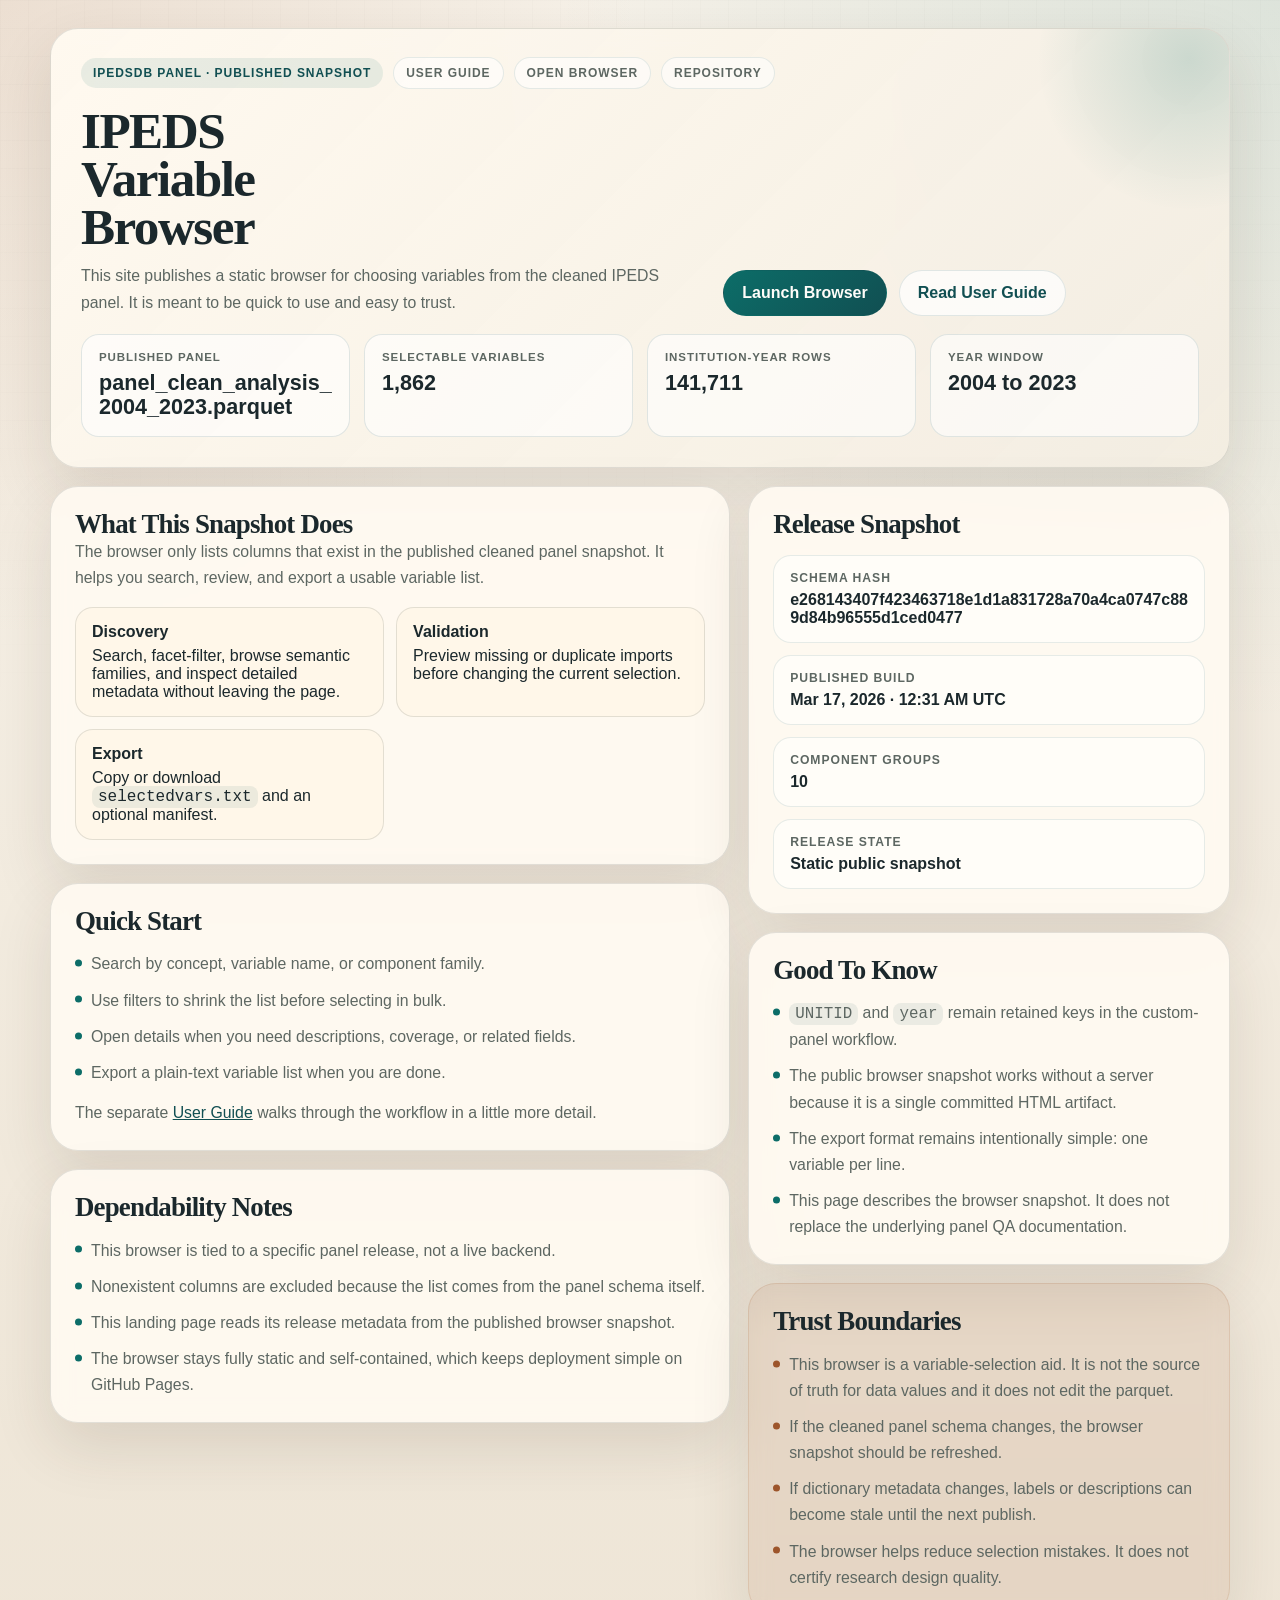
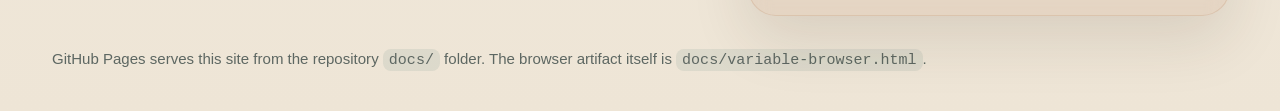
==== docs/index.html @ 54d2db02 "worked all weekend to add a static browser to simplify customization Add a self-contained static Var" ====
<!DOCTYPE html>
<html lang="en">
<head>
  <meta charset="utf-8">
  <meta name="viewport" content="width=device-width, initial-scale=1">
  <title>IPEDS Variable Browser</title>
  <meta name="description" content="Public documentation for the IPEDS variable browser snapshot, including scope, guarantees, and dependable usage notes.">
  <link rel="icon" href="data:image/svg+xml,%3Csvg xmlns='http://www.w3.org/2000/svg' viewBox='0 0 64 64'%3E%3Crect width='64' height='64' rx='14' fill='%230c6d68'/%3E%3Cpath d='M18 24.5L32 16l14 8.5v15L32 48l-14-8.5v-15Z' fill='%23fffaf1'/%3E%3Cpath d='M32 16v32' stroke='%230c6d68' stroke-width='4'/%3E%3C/svg%3E">
  <style>
    :root {
      --panel: rgba(255, 250, 241, 0.92);
      --panel-strong: rgba(255, 247, 233, 0.98);
      --line: rgba(31, 42, 44, 0.12);
      --text: #1b282c;
      --muted: #5d6762;
      --accent: #0c6d68;
      --accent-strong: #114f52;
      --accent-soft: rgba(12, 109, 104, 0.09);
      --warn: #9d552b;
      --warn-soft: rgba(157, 85, 43, 0.11);
      --shadow: 0 24px 60px rgba(55, 44, 26, 0.12);
      --heading: "Iowan Old Style", "Palatino Linotype", "Book Antiqua", Georgia, serif;
      --body: "Avenir Next", "Segoe UI", "Helvetica Neue", Helvetica, sans-serif;
      --mono: "SFMono-Regular", Menlo, Monaco, Consolas, "Liberation Mono", monospace;
    }

    * { box-sizing: border-box; }
    html, body { margin: 0; padding: 0; }
    body {
      min-height: 100vh;
      font-family: var(--body);
      color: var(--text);
      background:
        radial-gradient(circle at top left, rgba(157, 85, 43, 0.12), transparent 30%),
        radial-gradient(circle at top right, rgba(12, 109, 104, 0.11), transparent 34%),
        linear-gradient(180deg, #f7f2e9 0%, #eee5d6 100%);
    }

    body::before {
      content: "";
      position: fixed;
      inset: 0;
      pointer-events: none;
      background-image:
        linear-gradient(rgba(22, 36, 39, 0.03) 1px, transparent 1px),
        linear-gradient(90deg, rgba(22, 36, 39, 0.03) 1px, transparent 1px);
      background-size: 28px 28px;
      mask-image: linear-gradient(180deg, rgba(0, 0, 0, 0.4), transparent 90%);
    }

    a {
      color: var(--accent-strong);
    }

    .shell {
      width: min(1180px, calc(100vw - 32px));
      margin: 28px auto 42px;
      position: relative;
      z-index: 1;
    }

    .hero,
    .panel {
      border: 1px solid var(--line);
      border-radius: 28px;
      box-shadow: var(--shadow);
      backdrop-filter: blur(10px);
      background: var(--panel);
    }

    .hero {
      overflow: hidden;
      position: relative;
      padding: 28px 30px 30px;
      display: grid;
      gap: 18px;
      background: linear-gradient(135deg, rgba(255, 249, 240, 0.98), rgba(243, 237, 225, 0.94));
    }

    .hero::after {
      content: "";
      position: absolute;
      width: 300px;
      height: 300px;
      right: -110px;
      top: -120px;
      border-radius: 999px;
      background: radial-gradient(circle, rgba(12, 109, 104, 0.18), transparent 72%);
    }

    .nav {
      display: flex;
      flex-wrap: wrap;
      gap: 10px;
      align-items: center;
      position: relative;
      z-index: 1;
    }

    .eyebrow,
    .nav-link,
    .info-chip {
      display: inline-flex;
      align-items: center;
      gap: 8px;
      width: fit-content;
      padding: 8px 12px;
      border-radius: 999px;
      font-size: 12px;
      font-weight: 800;
      letter-spacing: 0.08em;
      text-transform: uppercase;
      text-decoration: none;
    }

    .eyebrow,
    .info-chip {
      color: var(--accent-strong);
      background: var(--accent-soft);
    }

    .nav-link {
      color: var(--muted);
      background: rgba(255, 255, 255, 0.55);
      border: 1px solid rgba(17, 79, 82, 0.1);
    }

    .hero-main {
      position: relative;
      z-index: 1;
      display: grid;
      grid-template-columns: minmax(0, 1.05fr) minmax(280px, 0.8fr);
      gap: 18px;
      align-items: end;
    }

    h1, h2, h3 {
      margin: 0;
      font-family: var(--heading);
      letter-spacing: -0.03em;
    }

    h1 {
      font-size: clamp(2.4rem, 4vw, 4.6rem);
      line-height: 0.94;
      max-width: 11ch;
    }

    h2 {
      font-size: clamp(1.5rem, 2.1vw, 2.25rem);
      line-height: 1.02;
    }

    h3 {
      font-size: 1.08rem;
      line-height: 1.08;
    }

    .hero-copy,
    .section-copy,
    .note,
    .table,
    .steps,
    .list {
      color: var(--muted);
      font-size: 0.99rem;
      line-height: 1.65;
    }

    .hero-copy {
      max-width: 72ch;
      margin-top: 12px;
    }

    .hero-actions {
      display: flex;
      flex-wrap: wrap;
      gap: 12px;
      justify-content: flex-start;
    }

    .button {
      display: inline-flex;
      align-items: center;
      justify-content: center;
      gap: 8px;
      min-height: 46px;
      padding: 0 18px;
      border-radius: 999px;
      border: 1px solid transparent;
      text-decoration: none;
      font-weight: 700;
      transition: transform 120ms ease, box-shadow 120ms ease, background 120ms ease;
    }

    .button:hover {
      transform: translateY(-1px);
      box-shadow: 0 12px 28px rgba(20, 38, 42, 0.12);
    }

    .button.primary {
      color: #fffdf9;
      background: linear-gradient(135deg, var(--accent), var(--accent-strong));
    }

    .button.secondary {
      color: var(--accent-strong);
      background: rgba(255, 255, 255, 0.72);
      border-color: rgba(17, 79, 82, 0.12);
    }

    .stats {
      display: grid;
      grid-template-columns: repeat(auto-fit, minmax(170px, 1fr));
      gap: 14px;
    }

    .stat {
      min-width: 0;
      padding: 16px 17px;
      border-radius: 18px;
      border: 1px solid rgba(17, 79, 82, 0.12);
      background: rgba(255, 255, 255, 0.58);
    }

    .stat-label {
      margin-bottom: 8px;
      color: var(--muted);
      font-size: 0.72rem;
      text-transform: uppercase;
      letter-spacing: 0.08em;
      font-weight: 800;
    }

    .stat-value {
      font-size: 1.35rem;
      font-weight: 800;
      line-height: 1.15;
      overflow-wrap: anywhere;
      word-break: break-word;
    }

    .layout {
      display: grid;
      grid-template-columns: minmax(0, 1.2fr) minmax(320px, 0.85fr);
      gap: 18px;
      margin-top: 18px;
      align-items: start;
    }

    .stack {
      display: grid;
      gap: 18px;
    }

    .panel {
      padding: 24px;
    }

    .card-grid {
      display: grid;
      grid-template-columns: repeat(auto-fit, minmax(220px, 1fr));
      gap: 12px;
      margin-top: 16px;
    }

    .mini-card {
      padding: 15px 16px;
      border-radius: 18px;
      border: 1px solid var(--line);
      background: var(--panel-strong);
    }

    .mini-card strong {
      display: block;
      margin-bottom: 6px;
      color: var(--text);
    }

    .list,
    .steps {
      display: grid;
      gap: 10px;
      margin-top: 16px;
    }

    .list div,
    .steps div {
      padding-left: 16px;
      position: relative;
    }

    .list div::before,
    .steps div::before {
      content: "";
      position: absolute;
      left: 0;
      top: 0.75em;
      width: 7px;
      height: 7px;
      border-radius: 999px;
      background: var(--accent);
      transform: translateY(-50%);
    }

    .warn-list div::before {
      background: var(--warn);
    }

    .meta-grid {
      display: grid;
      grid-template-columns: repeat(auto-fit, minmax(210px, 1fr));
      gap: 12px;
      margin-top: 16px;
    }

    .meta-card {
      padding: 15px 16px;
      border-radius: 18px;
      border: 1px solid rgba(17, 79, 82, 0.1);
      background: rgba(255, 255, 255, 0.52);
    }

    .meta-label {
      margin-bottom: 6px;
      color: var(--muted);
      font-size: 0.76rem;
      font-weight: 800;
      text-transform: uppercase;
      letter-spacing: 0.08em;
    }

    .meta-value {
      font-weight: 700;
      overflow-wrap: anywhere;
      word-break: break-word;
    }

    .code {
      font-family: var(--mono);
      background: rgba(17, 79, 82, 0.08);
      padding: 2px 6px;
      border-radius: 8px;
      overflow-wrap: anywhere;
      word-break: break-word;
    }

    .warn-panel {
      background: var(--warn-soft);
      border-color: rgba(157, 85, 43, 0.14);
    }

    .footer {
      margin-top: 18px;
      padding: 16px 2px 0;
      color: var(--muted);
      font-size: 0.94rem;
    }

    .loading {
      opacity: 0.82;
    }

    @media (max-width: 900px) {
      .hero-main,
      .layout {
        grid-template-columns: 1fr;
      }

      .hero {
        padding: 24px;
      }
    }
  </style>
</head>
<body>
  <main class="shell">
    <section class="hero">
      <div class="nav">
        <span class="eyebrow">IPEDSDB Panel · Published Snapshot</span>
        <a class="nav-link" href="./guide.html">User Guide</a>
        <a class="nav-link" href="./variable-browser.html">Open Browser</a>
        <a class="nav-link" href="https://github.com/markjayson13/IPEDSDB_Panel">Repository</a>
      </div>
      <div class="hero-main">
        <div>
          <h1>IPEDS Variable Browser</h1>
          <div class="hero-copy">
            This site publishes a static browser for choosing variables from the cleaned IPEDS panel. It is meant to be quick to use and easy to trust.
          </div>
        </div>
        <div class="hero-actions">
          <a class="button primary" href="./variable-browser.html">Launch Browser</a>
          <a class="button secondary" href="./guide.html">Read User Guide</a>
        </div>
      </div>
      <div class="stats">
        <div class="stat">
          <div class="stat-label">Published panel</div>
          <div class="stat-value loading" id="panel-name">Loading…</div>
        </div>
        <div class="stat">
          <div class="stat-label">Selectable variables</div>
          <div class="stat-value loading" id="total-vars">Loading…</div>
        </div>
        <div class="stat">
          <div class="stat-label">Institution-year rows</div>
          <div class="stat-value loading" id="panel-rows">Loading…</div>
        </div>
        <div class="stat">
          <div class="stat-label">Year window</div>
          <div class="stat-value loading" id="year-window">Loading…</div>
        </div>
      </div>
    </section>

    <section class="layout">
      <div class="stack">
        <section class="panel">
          <h2>What This Snapshot Does</h2>
          <div class="section-copy">
            The browser only lists columns that exist in the published cleaned panel snapshot. It helps you search, review, and export a usable variable list.
          </div>
          <div class="card-grid">
            <div class="mini-card">
              <strong>Discovery</strong>
              Search, facet-filter, browse semantic families, and inspect detailed metadata without leaving the page.
            </div>
            <div class="mini-card">
              <strong>Validation</strong>
              Preview missing or duplicate imports before changing the current selection.
            </div>
            <div class="mini-card">
              <strong>Export</strong>
              Copy or download <span class="code">selectedvars.txt</span> and an optional manifest.
            </div>
          </div>
        </section>

        <section class="panel">
          <h2>Quick Start</h2>
          <div class="steps">
            <div>Search by concept, variable name, or component family.</div>
            <div>Use filters to shrink the list before selecting in bulk.</div>
            <div>Open details when you need descriptions, coverage, or related fields.</div>
            <div>Export a plain-text variable list when you are done.</div>
          </div>
          <div class="note" style="margin-top: 14px;">
            The separate <a href="./guide.html">User Guide</a> walks through the workflow in a little more detail.
          </div>
        </section>

        <section class="panel">
          <h2>Dependability Notes</h2>
          <div class="list">
            <div>This browser is tied to a specific panel release, not a live backend.</div>
            <div>Nonexistent columns are excluded because the list comes from the panel schema itself.</div>
            <div>This landing page reads its release metadata from the published browser snapshot.</div>
            <div>The browser stays fully static and self-contained, which keeps deployment simple on GitHub Pages.</div>
          </div>
        </section>
      </div>

      <div class="stack">
        <section class="panel">
          <h2>Release Snapshot</h2>
          <div class="meta-grid">
            <div class="meta-card">
              <div class="meta-label">Schema hash</div>
              <div class="meta-value loading" id="schema-hash">Loading…</div>
            </div>
            <div class="meta-card">
              <div class="meta-label">Published build</div>
              <div class="meta-value loading" id="build-date">Loading…</div>
            </div>
            <div class="meta-card">
              <div class="meta-label">Component groups</div>
              <div class="meta-value loading" id="group-count">Loading…</div>
            </div>
            <div class="meta-card">
              <div class="meta-label">Release state</div>
              <div class="meta-value">Static public snapshot</div>
            </div>
          </div>
        </section>

        <section class="panel">
          <h2>Good To Know</h2>
          <div class="list">
            <div><span class="code">UNITID</span> and <span class="code">year</span> remain retained keys in the custom-panel workflow.</div>
            <div>The public browser snapshot works without a server because it is a single committed HTML artifact.</div>
            <div>The export format remains intentionally simple: one variable per line.</div>
            <div>This page describes the browser snapshot. It does not replace the underlying panel QA documentation.</div>
          </div>
        </section>

        <section class="panel warn-panel">
          <h2>Trust Boundaries</h2>
          <div class="list warn-list">
            <div>This browser is a variable-selection aid. It is not the source of truth for data values and it does not edit the parquet.</div>
            <div>If the cleaned panel schema changes, the browser snapshot should be refreshed.</div>
            <div>If dictionary metadata changes, labels or descriptions can become stale until the next publish.</div>
            <div>The browser helps reduce selection mistakes. It does not certify research design quality.</div>
          </div>
        </section>
      </div>
    </section>

    <div class="footer">
      GitHub Pages serves this site from the repository <span class="code">docs/</span> folder. The browser artifact itself is <span class="code">docs/variable-browser.html</span>.
    </div>
  </main>

  <script>
    const fallbackMetadata = {
      panelName: "panel_clean_analysis_2004_2023.parquet",
      totalVariables: 1862,
      panelRows: 141711,
      panelYears: { min: 2004, max: 2023, count: 20 },
      schemaHash: "e268143407f423463718e1d1a831728a70a4ca0747c889d84b96555d1ced0477",
      buildDate: "2026-03-17T00:17:14Z",
      groupNames: [
        "Institution / Directory",
        "Admissions",
        "Costs / Price",
        "Student Financial Aid",
        "Enrollment / Student Profile",
        "Completions",
        "Graduation / Outcomes",
        "Finance",
        "Staff / Human Resources",
        "Panel-only / custom"
      ]
    };

    function formatNumber(value) {
      return new Intl.NumberFormat("en-US").format(value);
    }

    function formatYearWindow(panelYears) {
      if (!panelYears || panelYears.min == null || panelYears.max == null) {
        return "Unavailable";
      }
      return `${panelYears.min} to ${panelYears.max}`;
    }

    function formatBuildDate(value) {
      if (!value) {
        return "Unavailable";
      }
      const parsed = new Date(value);
      if (Number.isNaN(parsed.getTime())) {
        return value;
      }
      return `${parsed.toLocaleDateString("en-US", { year: "numeric", month: "short", day: "numeric" })} · ${parsed.toLocaleTimeString("en-US", { hour: "numeric", minute: "2-digit", timeZoneName: "short" })}`;
    }

    function setText(id, value) {
      const node = document.getElementById(id);
      if (!node) {
        return;
      }
      node.textContent = value;
      node.classList.remove("loading");
    }

    function applyMetadata(metadata) {
      setText("panel-name", metadata.panelName || "Unavailable");
      setText("total-vars", typeof metadata.totalVariables === "number" ? formatNumber(metadata.totalVariables) : "Unavailable");
      setText("panel-rows", typeof metadata.panelRows === "number" ? formatNumber(metadata.panelRows) : "Unavailable");
      setText("year-window", formatYearWindow(metadata.panelYears));
      setText("schema-hash", metadata.schemaHash || "Unavailable");
      setText("build-date", formatBuildDate(metadata.buildDate));
      setText("group-count", Array.isArray(metadata.groupNames) ? formatNumber(metadata.groupNames.length) : "Unavailable");
    }

    async function loadMetadata() {
      try {
        const response = await fetch("./variable-browser.html", { cache: "no-store" });
        if (!response.ok) {
          throw new Error(`HTTP ${response.status}`);
        }
        const htmlText = await response.text();
        const marker = '<script id="variable-browser-data" type="application/json">';
        const start = htmlText.indexOf(marker);
        const end = htmlText.indexOf("<\\/script>".replace("\\/", "/"), start);
        if (start === -1 || end === -1) {
          throw new Error("browser payload not found");
        }
        const jsonText = htmlText.slice(start + marker.length, end);
        applyMetadata(JSON.parse(jsonText));
      } catch (error) {
        applyMetadata(fallbackMetadata);
      }
    }

    loadMetadata();
  </script>
</body>
</html>
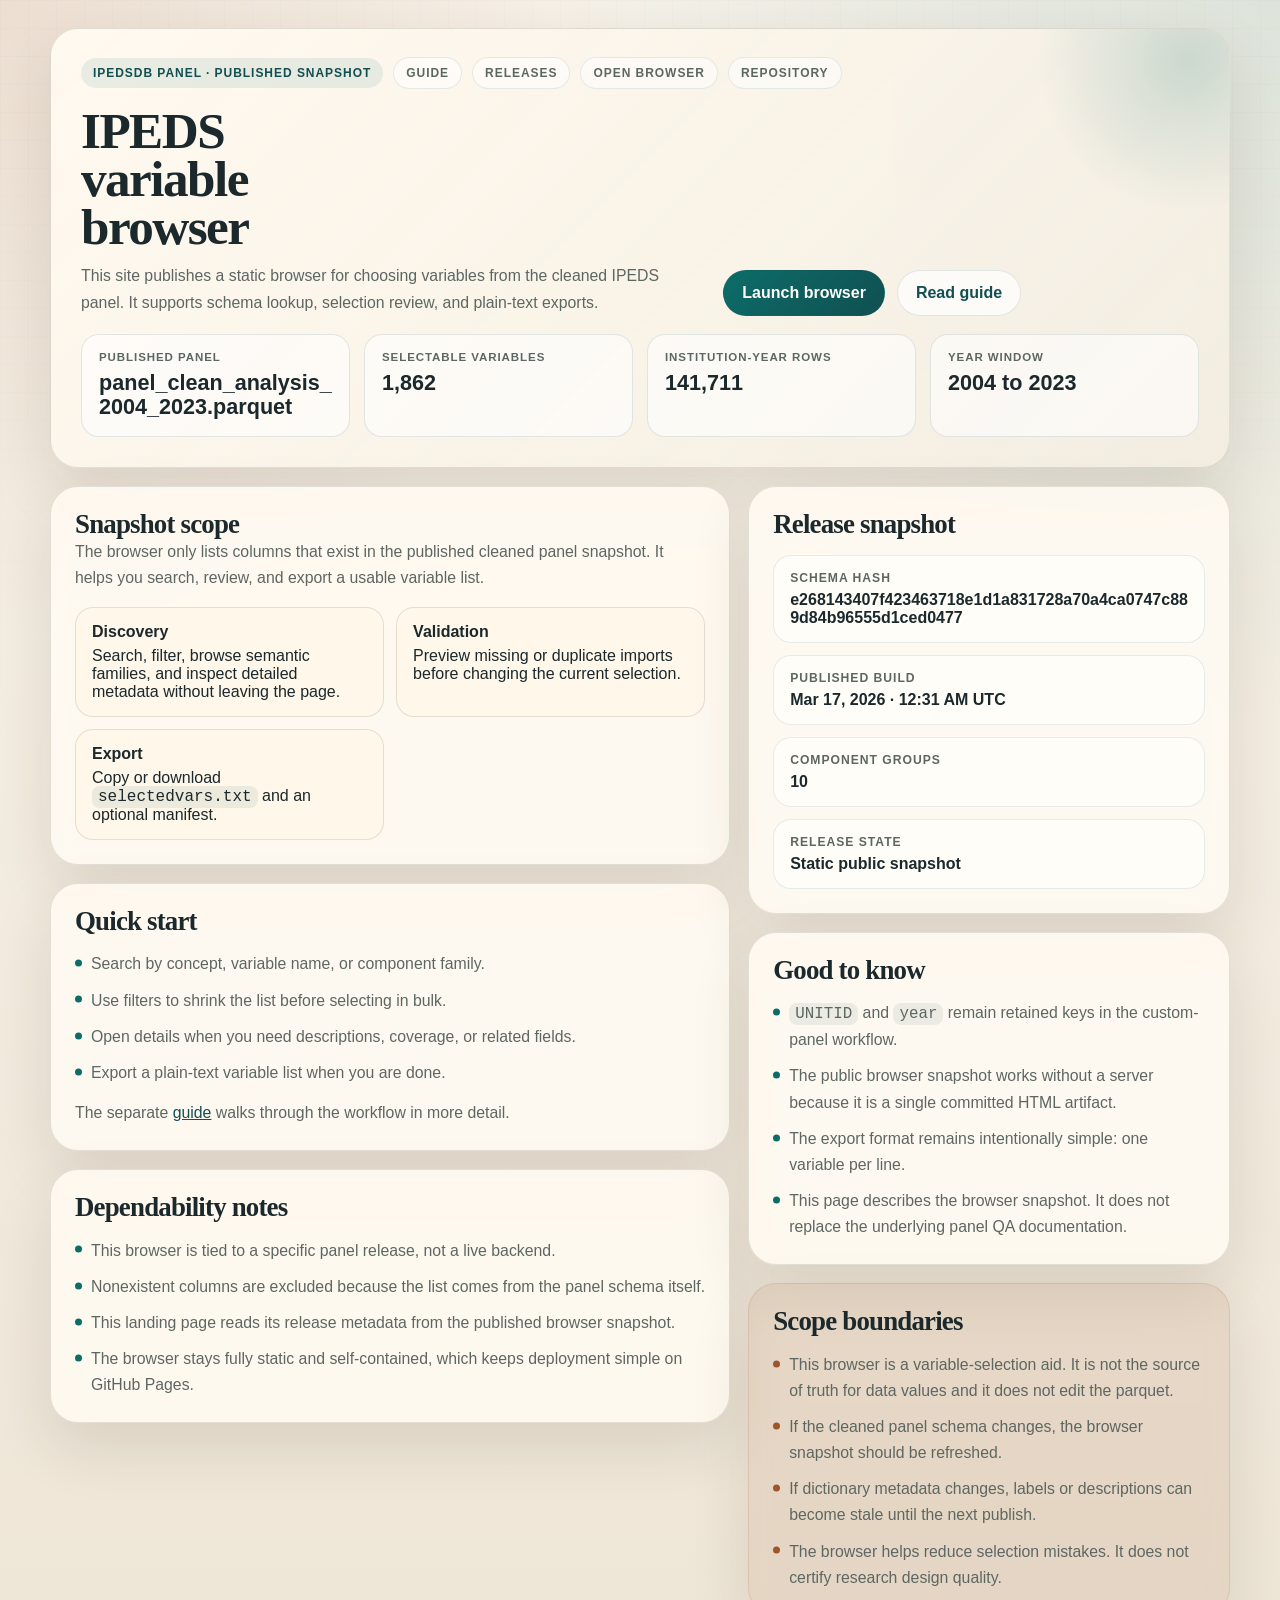
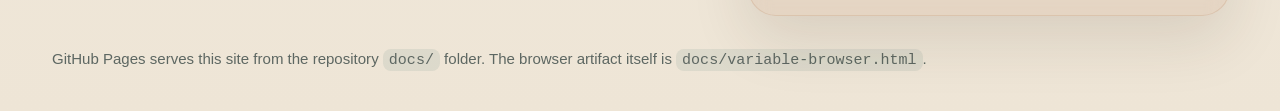
==== commit 2d9b6f6b: "Prepare public release infrastructure" ====
--- a/docs/index.html
+++ b/docs/index.html
@@ -4,7 +4,7 @@
   <meta charset="utf-8">
   <meta name="viewport" content="width=device-width, initial-scale=1">
   <title>IPEDS Variable Browser</title>
-  <meta name="description" content="Public documentation for the IPEDS variable browser snapshot, including scope, guarantees, and dependable usage notes.">
+  <meta name="description" content="Public documentation for the IPEDS variable browser snapshot, including scope, guarantees, and usage notes.">
   <link rel="icon" href="data:image/svg+xml,%3Csvg xmlns='http://www.w3.org/2000/svg' viewBox='0 0 64 64'%3E%3Crect width='64' height='64' rx='14' fill='%230c6d68'/%3E%3Cpath d='M18 24.5L32 16l14 8.5v15L32 48l-14-8.5v-15Z' fill='%23fffaf1'/%3E%3Cpath d='M32 16v32' stroke='%230c6d68' stroke-width='4'/%3E%3C/svg%3E">
   <style>
     :root {
@@ -378,20 +378,21 @@
     <section class="hero">
       <div class="nav">
         <span class="eyebrow">IPEDSDB Panel · Published Snapshot</span>
-        <a class="nav-link" href="./guide.html">User Guide</a>
-        <a class="nav-link" href="./variable-browser.html">Open Browser</a>
+        <a class="nav-link" href="./guide.html">Guide</a>
+        <a class="nav-link" href="./releases.html">Releases</a>
+        <a class="nav-link" href="./variable-browser.html">Open browser</a>
         <a class="nav-link" href="https://github.com/markjayson13/IPEDSDB_Panel">Repository</a>
       </div>
       <div class="hero-main">
         <div>
-          <h1>IPEDS Variable Browser</h1>
+          <h1>IPEDS variable browser</h1>
           <div class="hero-copy">
-            This site publishes a static browser for choosing variables from the cleaned IPEDS panel. It is meant to be quick to use and easy to trust.
+            This site publishes a static browser for choosing variables from the cleaned IPEDS panel. It supports schema lookup, selection review, and plain-text exports.
           </div>
         </div>
         <div class="hero-actions">
-          <a class="button primary" href="./variable-browser.html">Launch Browser</a>
-          <a class="button secondary" href="./guide.html">Read User Guide</a>
+          <a class="button primary" href="./variable-browser.html">Launch browser</a>
+          <a class="button secondary" href="./guide.html">Read guide</a>
         </div>
       </div>
       <div class="stats">
@@ -417,14 +418,14 @@
     <section class="layout">
       <div class="stack">
         <section class="panel">
-          <h2>What This Snapshot Does</h2>
+          <h2>Snapshot scope</h2>
           <div class="section-copy">
             The browser only lists columns that exist in the published cleaned panel snapshot. It helps you search, review, and export a usable variable list.
           </div>
           <div class="card-grid">
             <div class="mini-card">
               <strong>Discovery</strong>
-              Search, facet-filter, browse semantic families, and inspect detailed metadata without leaving the page.
+              Search, filter, browse semantic families, and inspect detailed metadata without leaving the page.
             </div>
             <div class="mini-card">
               <strong>Validation</strong>
@@ -438,7 +439,7 @@
         </section>
 
         <section class="panel">
-          <h2>Quick Start</h2>
+          <h2>Quick start</h2>
           <div class="steps">
             <div>Search by concept, variable name, or component family.</div>
             <div>Use filters to shrink the list before selecting in bulk.</div>
@@ -446,12 +447,12 @@
             <div>Export a plain-text variable list when you are done.</div>
           </div>
           <div class="note" style="margin-top: 14px;">
-            The separate <a href="./guide.html">User Guide</a> walks through the workflow in a little more detail.
+            The separate <a href="./guide.html">guide</a> walks through the workflow in more detail.
           </div>
         </section>
 
         <section class="panel">
-          <h2>Dependability Notes</h2>
+          <h2>Dependability notes</h2>
           <div class="list">
             <div>This browser is tied to a specific panel release, not a live backend.</div>
             <div>Nonexistent columns are excluded because the list comes from the panel schema itself.</div>
@@ -463,7 +464,7 @@
 
       <div class="stack">
         <section class="panel">
-          <h2>Release Snapshot</h2>
+          <h2>Release snapshot</h2>
           <div class="meta-grid">
             <div class="meta-card">
               <div class="meta-label">Schema hash</div>
@@ -485,7 +486,7 @@
         </section>
 
         <section class="panel">
-          <h2>Good To Know</h2>
+          <h2>Good to know</h2>
           <div class="list">
             <div><span class="code">UNITID</span> and <span class="code">year</span> remain retained keys in the custom-panel workflow.</div>
             <div>The public browser snapshot works without a server because it is a single committed HTML artifact.</div>
@@ -495,7 +496,7 @@
         </section>
 
         <section class="panel warn-panel">
-          <h2>Trust Boundaries</h2>
+          <h2>Scope boundaries</h2>
           <div class="list warn-list">
             <div>This browser is a variable-selection aid. It is not the source of truth for data values and it does not edit the parquet.</div>
             <div>If the cleaned panel schema changes, the browser snapshot should be refreshed.</div>
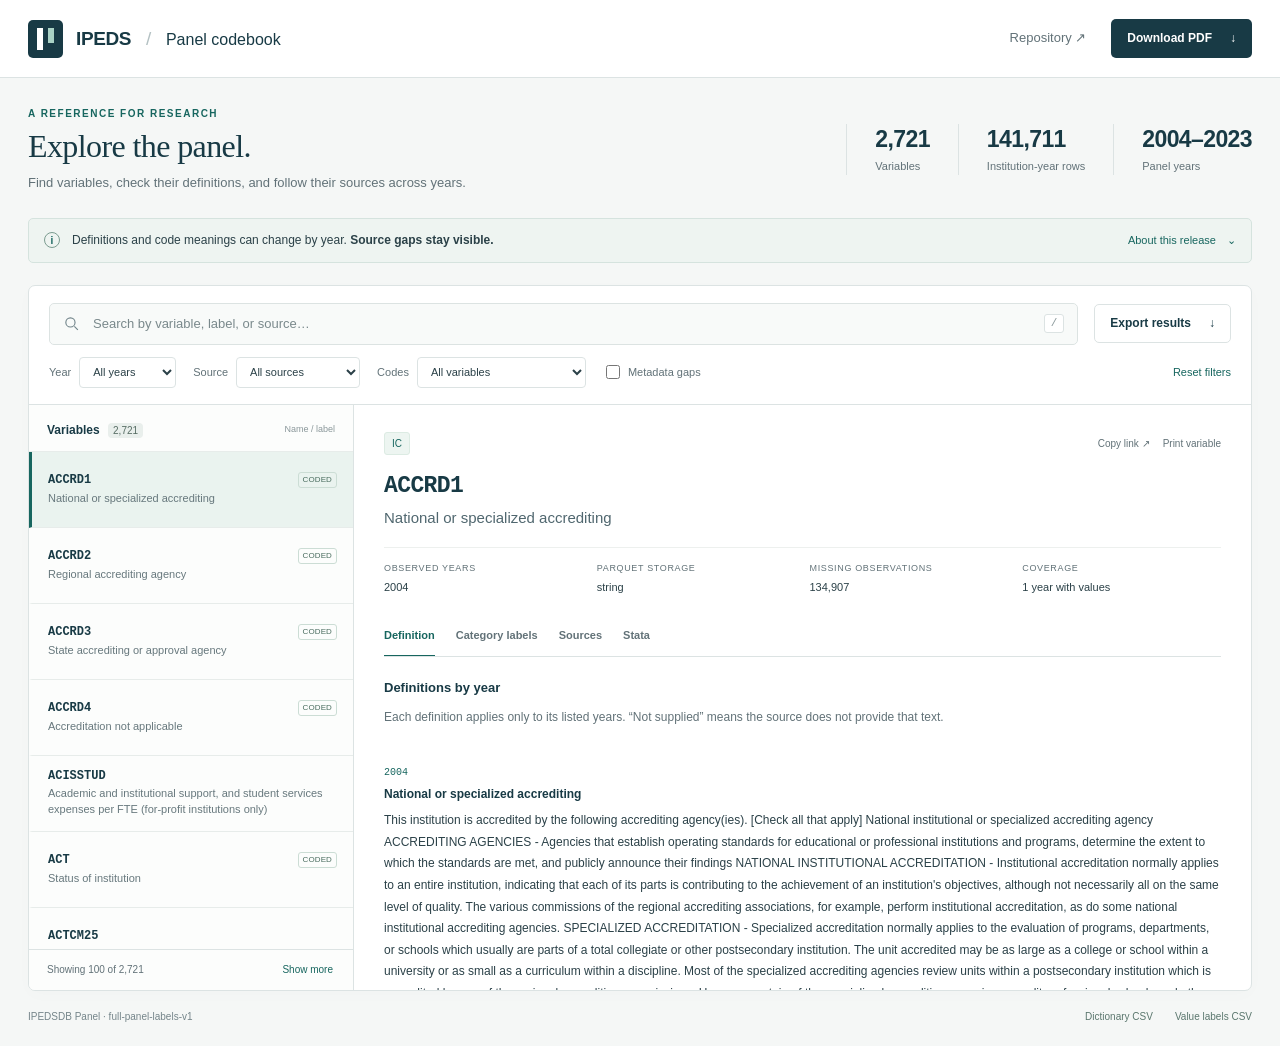
==== commit 53dbcf31: "feat(docs): replace Pages site with interactive user codebook" ====
--- a/docs/index.html
+++ b/docs/index.html
@@ -3,599 +3,60 @@
 <head>
   <meta charset="utf-8">
   <meta name="viewport" content="width=device-width, initial-scale=1">
-  <title>IPEDS Variable Browser</title>
-  <meta name="description" content="Public documentation for the IPEDS variable browser snapshot, including scope, guarantees, and usage notes.">
-  <link rel="icon" href="data:image/svg+xml,%3Csvg xmlns='http://www.w3.org/2000/svg' viewBox='0 0 64 64'%3E%3Crect width='64' height='64' rx='14' fill='%230c6d68'/%3E%3Cpath d='M18 24.5L32 16l14 8.5v15L32 48l-14-8.5v-15Z' fill='%23fffaf1'/%3E%3Cpath d='M32 16v32' stroke='%230c6d68' stroke-width='4'/%3E%3C/svg%3E">
-  <style>
-    :root {
-      --panel: rgba(255, 250, 241, 0.92);
-      --panel-strong: rgba(255, 247, 233, 0.98);
-      --line: rgba(31, 42, 44, 0.12);
-      --text: #1b282c;
-      --muted: #5d6762;
-      --accent: #0c6d68;
-      --accent-strong: #114f52;
-      --accent-soft: rgba(12, 109, 104, 0.09);
-      --warn: #9d552b;
-      --warn-soft: rgba(157, 85, 43, 0.11);
-      --shadow: 0 24px 60px rgba(55, 44, 26, 0.12);
-      --heading: "Iowan Old Style", "Palatino Linotype", "Book Antiqua", Georgia, serif;
-      --body: "Avenir Next", "Segoe UI", "Helvetica Neue", Helvetica, sans-serif;
-      --mono: "SFMono-Regular", Menlo, Monaco, Consolas, "Liberation Mono", monospace;
-    }
-
-    * { box-sizing: border-box; }
-    html, body { margin: 0; padding: 0; }
-    body {
-      min-height: 100vh;
-      font-family: var(--body);
-      color: var(--text);
-      background:
-        radial-gradient(circle at top left, rgba(157, 85, 43, 0.12), transparent 30%),
-        radial-gradient(circle at top right, rgba(12, 109, 104, 0.11), transparent 34%),
-        linear-gradient(180deg, #f7f2e9 0%, #eee5d6 100%);
-    }
-
-    body::before {
-      content: "";
-      position: fixed;
-      inset: 0;
-      pointer-events: none;
-      background-image:
-        linear-gradient(rgba(22, 36, 39, 0.03) 1px, transparent 1px),
-        linear-gradient(90deg, rgba(22, 36, 39, 0.03) 1px, transparent 1px);
-      background-size: 28px 28px;
-      mask-image: linear-gradient(180deg, rgba(0, 0, 0, 0.4), transparent 90%);
-    }
-
-    a {
-      color: var(--accent-strong);
-    }
-
-    .shell {
-      width: min(1180px, calc(100vw - 32px));
-      margin: 28px auto 42px;
-      position: relative;
-      z-index: 1;
-    }
-
-    .hero,
-    .panel {
-      border: 1px solid var(--line);
-      border-radius: 28px;
-      box-shadow: var(--shadow);
-      backdrop-filter: blur(10px);
-      background: var(--panel);
-    }
-
-    .hero {
-      overflow: hidden;
-      position: relative;
-      padding: 28px 30px 30px;
-      display: grid;
-      gap: 18px;
-      background: linear-gradient(135deg, rgba(255, 249, 240, 0.98), rgba(243, 237, 225, 0.94));
-    }
-
-    .hero::after {
-      content: "";
-      position: absolute;
-      width: 300px;
-      height: 300px;
-      right: -110px;
-      top: -120px;
-      border-radius: 999px;
-      background: radial-gradient(circle, rgba(12, 109, 104, 0.18), transparent 72%);
-    }
-
-    .nav {
-      display: flex;
-      flex-wrap: wrap;
-      gap: 10px;
-      align-items: center;
-      position: relative;
-      z-index: 1;
-    }
-
-    .eyebrow,
-    .nav-link,
-    .info-chip {
-      display: inline-flex;
-      align-items: center;
-      gap: 8px;
-      width: fit-content;
-      padding: 8px 12px;
-      border-radius: 999px;
-      font-size: 12px;
-      font-weight: 800;
-      letter-spacing: 0.08em;
-      text-transform: uppercase;
-      text-decoration: none;
-    }
-
-    .eyebrow,
-    .info-chip {
-      color: var(--accent-strong);
-      background: var(--accent-soft);
-    }
-
-    .nav-link {
-      color: var(--muted);
-      background: rgba(255, 255, 255, 0.55);
-      border: 1px solid rgba(17, 79, 82, 0.1);
-    }
-
-    .hero-main {
-      position: relative;
-      z-index: 1;
-      display: grid;
-      grid-template-columns: minmax(0, 1.05fr) minmax(280px, 0.8fr);
-      gap: 18px;
-      align-items: end;
-    }
-
-    h1, h2, h3 {
-      margin: 0;
-      font-family: var(--heading);
-      letter-spacing: -0.03em;
-    }
-
-    h1 {
-      font-size: clamp(2.4rem, 4vw, 4.6rem);
-      line-height: 0.94;
-      max-width: 11ch;
-    }
-
-    h2 {
-      font-size: clamp(1.5rem, 2.1vw, 2.25rem);
-      line-height: 1.02;
-    }
-
-    h3 {
-      font-size: 1.08rem;
-      line-height: 1.08;
-    }
-
-    .hero-copy,
-    .section-copy,
-    .note,
-    .table,
-    .steps,
-    .list {
-      color: var(--muted);
-      font-size: 0.99rem;
-      line-height: 1.65;
-    }
-
-    .hero-copy {
-      max-width: 72ch;
-      margin-top: 12px;
-    }
-
-    .hero-actions {
-      display: flex;
-      flex-wrap: wrap;
-      gap: 12px;
-      justify-content: flex-start;
-    }
-
-    .button {
-      display: inline-flex;
-      align-items: center;
-      justify-content: center;
-      gap: 8px;
-      min-height: 46px;
-      padding: 0 18px;
-      border-radius: 999px;
-      border: 1px solid transparent;
-      text-decoration: none;
-      font-weight: 700;
-      transition: transform 120ms ease, box-shadow 120ms ease, background 120ms ease;
-    }
-
-    .button:hover {
-      transform: translateY(-1px);
-      box-shadow: 0 12px 28px rgba(20, 38, 42, 0.12);
-    }
-
-    .button.primary {
-      color: #fffdf9;
-      background: linear-gradient(135deg, var(--accent), var(--accent-strong));
-    }
-
-    .button.secondary {
-      color: var(--accent-strong);
-      background: rgba(255, 255, 255, 0.72);
-      border-color: rgba(17, 79, 82, 0.12);
-    }
-
-    .stats {
-      display: grid;
-      grid-template-columns: repeat(auto-fit, minmax(170px, 1fr));
-      gap: 14px;
-    }
-
-    .stat {
-      min-width: 0;
-      padding: 16px 17px;
-      border-radius: 18px;
-      border: 1px solid rgba(17, 79, 82, 0.12);
-      background: rgba(255, 255, 255, 0.58);
-    }
-
-    .stat-label {
-      margin-bottom: 8px;
-      color: var(--muted);
-      font-size: 0.72rem;
-      text-transform: uppercase;
-      letter-spacing: 0.08em;
-      font-weight: 800;
-    }
-
-    .stat-value {
-      font-size: 1.35rem;
-      font-weight: 800;
-      line-height: 1.15;
-      overflow-wrap: anywhere;
-      word-break: break-word;
-    }
-
-    .layout {
-      display: grid;
-      grid-template-columns: minmax(0, 1.2fr) minmax(320px, 0.85fr);
-      gap: 18px;
-      margin-top: 18px;
-      align-items: start;
-    }
-
-    .stack {
-      display: grid;
-      gap: 18px;
-    }
-
-    .panel {
-      padding: 24px;
-    }
-
-    .card-grid {
-      display: grid;
-      grid-template-columns: repeat(auto-fit, minmax(220px, 1fr));
-      gap: 12px;
-      margin-top: 16px;
-    }
-
-    .mini-card {
-      padding: 15px 16px;
-      border-radius: 18px;
-      border: 1px solid var(--line);
-      background: var(--panel-strong);
-    }
-
-    .mini-card strong {
-      display: block;
-      margin-bottom: 6px;
-      color: var(--text);
-    }
-
-    .list,
-    .steps {
-      display: grid;
-      gap: 10px;
-      margin-top: 16px;
-    }
-
-    .list div,
-    .steps div {
-      padding-left: 16px;
-      position: relative;
-    }
-
-    .list div::before,
-    .steps div::before {
-      content: "";
-      position: absolute;
-      left: 0;
-      top: 0.75em;
-      width: 7px;
-      height: 7px;
-      border-radius: 999px;
-      background: var(--accent);
-      transform: translateY(-50%);
-    }
-
-    .warn-list div::before {
-      background: var(--warn);
-    }
-
-    .meta-grid {
-      display: grid;
-      grid-template-columns: repeat(auto-fit, minmax(210px, 1fr));
-      gap: 12px;
-      margin-top: 16px;
-    }
-
-    .meta-card {
-      padding: 15px 16px;
-      border-radius: 18px;
-      border: 1px solid rgba(17, 79, 82, 0.1);
-      background: rgba(255, 255, 255, 0.52);
-    }
-
-    .meta-label {
-      margin-bottom: 6px;
-      color: var(--muted);
-      font-size: 0.76rem;
-      font-weight: 800;
-      text-transform: uppercase;
-      letter-spacing: 0.08em;
-    }
-
-    .meta-value {
-      font-weight: 700;
-      overflow-wrap: anywhere;
-      word-break: break-word;
-    }
-
-    .code {
-      font-family: var(--mono);
-      background: rgba(17, 79, 82, 0.08);
-      padding: 2px 6px;
-      border-radius: 8px;
-      overflow-wrap: anywhere;
-      word-break: break-word;
-    }
-
-    .warn-panel {
-      background: var(--warn-soft);
-      border-color: rgba(157, 85, 43, 0.14);
-    }
-
-    .footer {
-      margin-top: 18px;
-      padding: 16px 2px 0;
-      color: var(--muted);
-      font-size: 0.94rem;
-    }
-
-    .loading {
-      opacity: 0.82;
-    }
-
-    @media (max-width: 900px) {
-      .hero-main,
-      .layout {
-        grid-template-columns: 1fr;
-      }
-
-      .hero {
-        padding: 24px;
-      }
-    }
-  </style>
+  <meta name="description" content="An interactive codebook for the cleaned IPEDS panel: variable definitions, year-specific category labels, source records, Stata mappings, and downloadable PDF and CSV reference files.">
+  <meta name="theme-color" content="#183a45">
+  <title>IPEDS Panel Codebook</title>
+  <link rel="icon" href="data:image/svg+xml,%3Csvg xmlns='http://www.w3.org/2000/svg' viewBox='0 0 64 64'%3E%3Crect width='64' height='64' rx='12' fill='%23183a45'/%3E%3Cpath d='M17 16h12v33H17zm19 0h11v22H36z' fill='%23f5f7f3'/%3E%3C/svg%3E">
+  <link rel="stylesheet" href="./assets/codebook.css">
+  <script src="./assets/codebook.js" defer></script>
 </head>
 <body>
-  <main class="shell">
-    <section class="hero">
-      <div class="nav">
-        <span class="eyebrow">IPEDSDB Panel · Published Snapshot</span>
-        <a class="nav-link" href="./guide.html">Guide</a>
-        <a class="nav-link" href="./releases.html">Releases</a>
-        <a class="nav-link" href="./variable-browser.html">Open browser</a>
-        <a class="nav-link" href="https://github.com/markjayson13/IPEDSDB_Panel">Repository</a>
+  <a class="skip-link" href="#explorer">Skip to variable search</a>
+  <header class="site-header">
+    <a class="brand" href="./" aria-label="IPEDS panel codebook home"><span class="brand-mark" aria-hidden="true"><i></i><i></i></span><span>IPEDS<span class="brand-divider">/</span><span class="brand-title">Panel codebook</span></span></a>
+    <nav class="header-actions" aria-label="Codebook downloads">
+      <a class="text-link repo-link" href="https://github.com/markjayson13/IPEDSDB_Panel">Repository <span aria-hidden="true">↗</span></a>
+      <a class="button primary" href="./codebook/ipeds-panel-codebook.pdf" download>Download PDF <span aria-hidden="true">↓</span></a>
+    </nav>
+  </header>
+  <main>
+    <section class="intro" aria-labelledby="page-heading">
+      <div class="intro-copy"><p class="eyebrow">A reference for research</p><h1 id="page-heading">Explore the panel.</h1><p>Find variables, check their definitions, and follow their sources across years.</p></div>
+      <dl class="dataset-stats" aria-label="Panel coverage">
+        <div><dt>Variables</dt><dd id="stat-variables">Loading</dd></div>
+        <div><dt>Institution-year rows</dt><dd id="stat-rows">Loading</dd></div>
+        <div><dt>Panel years</dt><dd id="stat-years">Loading</dd></div>
+      </dl>
+    </section>
+    <details class="release-note" id="release-notes">
+      <summary><span class="note-icon" aria-hidden="true">i</span><span>Definitions and code meanings can change by year. <strong>Source gaps stay visible.</strong></span><span class="note-more">About this release <span aria-hidden="true">⌄</span></span></summary>
+      <div class="release-body"><p>Year coverage reports observations in the panel; it does not establish comparability across years. Check the year-specific definitions and category meanings before combining observations.</p><div id="release-content"><p>Loading release information…</p></div><p>This codebook documents the data. Its downloads contain metadata, not institution-level observations.</p><div class="download-row"><a href="./codebook/codebook.csv" download>Full dictionary CSV <span aria-hidden="true">↓</span></a><a href="./codebook/definitions.csv.gz" download>Definitions by year CSV (gzip)</a><a href="./codebook/value-labels.csv" download>Value labels CSV <span aria-hidden="true">↓</span></a><a href="./codebook/ipeds-panel-codebook.pdf" download>Full codebook PDF <span aria-hidden="true">↓</span></a></div></div>
+    </details>
+    <section class="explorer" id="explorer" aria-label="Variable explorer">
+      <div class="search-toolbar">
+        <label class="search-field"><svg viewBox="0 0 24 24" aria-hidden="true"><circle cx="10.5" cy="10.5" r="6.5"></circle><path d="m16 16 5 5"></path></svg><span class="sr-only">Search by variable name, label, or source</span><input id="search" type="search" placeholder="Search by variable, label, or source…" autocomplete="off" spellcheck="false" disabled><kbd aria-hidden="true">/</kbd></label>
+        <button class="button secondary" id="download-filtered" disabled>Export results <span aria-hidden="true">↓</span></button>
       </div>
-      <div class="hero-main">
-        <div>
-          <h1>IPEDS variable browser</h1>
-          <div class="hero-copy">
-            This site publishes a static browser for choosing variables from the cleaned IPEDS panel. It supports schema lookup, selection review, and plain-text exports.
-          </div>
-        </div>
-        <div class="hero-actions">
-          <a class="button primary" href="./variable-browser.html">Launch browser</a>
-          <a class="button secondary" href="./guide.html">Read guide</a>
-        </div>
+      <div class="filter-toolbar">
+        <label>Year <select id="year-filter" disabled><option value="">All years</option></select></label>
+        <label>Source <select id="source-filter" disabled><option value="">All sources</option></select></label>
+        <label>Codes <select id="code-filter" disabled><option value="">All variables</option><option value="coded">With category labels</option><option value="uncoded">Without category labels</option></select></label>
+        <label class="check-filter"><input type="checkbox" id="gap-filter" disabled> Metadata gaps</label>
+        <button class="reset-button" id="reset-filters" disabled>Reset filters</button>
       </div>
-      <div class="stats">
-        <div class="stat">
-          <div class="stat-label">Published panel</div>
-          <div class="stat-value loading" id="panel-name">Loading…</div>
-        </div>
-        <div class="stat">
-          <div class="stat-label">Selectable variables</div>
-          <div class="stat-value loading" id="total-vars">Loading…</div>
-        </div>
-        <div class="stat">
-          <div class="stat-label">Institution-year rows</div>
-          <div class="stat-value loading" id="panel-rows">Loading…</div>
-        </div>
-        <div class="stat">
-          <div class="stat-label">Year window</div>
-          <div class="stat-value loading" id="year-window">Loading…</div>
-        </div>
+      <div id="load-error" class="load-error" role="alert" hidden></div>
+      <div class="browser-grid">
+        <aside class="variable-sidebar" aria-label="Search results">
+          <div class="list-heading"><h2>Variables <span id="result-count" aria-live="polite">Loading…</span></h2><span class="list-caption">Name / label</span></div>
+          <div class="variable-list" id="variable-list" aria-busy="true"><div class="list-placeholder"><span class="loading-line"></span><span class="loading-line short"></span><span class="loading-line"></span><span class="loading-line short"></span><p>Loading the codebook…</p></div></div>
+          <div class="list-footer"><span id="list-range"></span><button id="show-more" hidden>Show more</button></div>
+        </aside>
+        <article class="variable-detail" id="variable-detail" aria-label="Variable details" aria-busy="false"><div class="detail-placeholder"><span class="book-symbol" aria-hidden="true">↗</span><h2>Your reference, variable by variable.</h2><p>Select a variable to explore its definition, category labels, original sources, and Stata representation.</p></div></article>
       </div>
     </section>
-
-    <section class="layout">
-      <div class="stack">
-        <section class="panel">
-          <h2>Snapshot scope</h2>
-          <div class="section-copy">
-            The browser only lists columns that exist in the published cleaned panel snapshot. It helps you search, review, and export a usable variable list.
-          </div>
-          <div class="card-grid">
-            <div class="mini-card">
-              <strong>Discovery</strong>
-              Search, filter, browse semantic families, and inspect detailed metadata without leaving the page.
-            </div>
-            <div class="mini-card">
-              <strong>Validation</strong>
-              Preview missing or duplicate imports before changing the current selection.
-            </div>
-            <div class="mini-card">
-              <strong>Export</strong>
-              Copy or download <span class="code">selectedvars.txt</span> and an optional manifest.
-            </div>
-          </div>
-        </section>
-
-        <section class="panel">
-          <h2>Quick start</h2>
-          <div class="steps">
-            <div>Search by concept, variable name, or component family.</div>
-            <div>Use filters to shrink the list before selecting in bulk.</div>
-            <div>Open details when you need descriptions, coverage, or related fields.</div>
-            <div>Export a plain-text variable list when you are done.</div>
-          </div>
-          <div class="note" style="margin-top: 14px;">
-            The separate <a href="./guide.html">guide</a> walks through the workflow in more detail.
-          </div>
-        </section>
-
-        <section class="panel">
-          <h2>Dependability notes</h2>
-          <div class="list">
-            <div>This browser is tied to a specific panel release, not a live backend.</div>
-            <div>Nonexistent columns are excluded because the list comes from the panel schema itself.</div>
-            <div>This landing page reads its release metadata from the published browser snapshot.</div>
-            <div>The browser stays fully static and self-contained, which keeps deployment simple on GitHub Pages.</div>
-          </div>
-        </section>
-      </div>
-
-      <div class="stack">
-        <section class="panel">
-          <h2>Release snapshot</h2>
-          <div class="meta-grid">
-            <div class="meta-card">
-              <div class="meta-label">Schema hash</div>
-              <div class="meta-value loading" id="schema-hash">Loading…</div>
-            </div>
-            <div class="meta-card">
-              <div class="meta-label">Published build</div>
-              <div class="meta-value loading" id="build-date">Loading…</div>
-            </div>
-            <div class="meta-card">
-              <div class="meta-label">Component groups</div>
-              <div class="meta-value loading" id="group-count">Loading…</div>
-            </div>
-            <div class="meta-card">
-              <div class="meta-label">Release state</div>
-              <div class="meta-value">Static public snapshot</div>
-            </div>
-          </div>
-        </section>
-
-        <section class="panel">
-          <h2>Good to know</h2>
-          <div class="list">
-            <div><span class="code">UNITID</span> and <span class="code">year</span> remain retained keys in the custom-panel workflow.</div>
-            <div>The public browser snapshot works without a server because it is a single committed HTML artifact.</div>
-            <div>The export format remains intentionally simple: one variable per line.</div>
-            <div>This page describes the browser snapshot. It does not replace the underlying panel QA documentation.</div>
-          </div>
-        </section>
-
-        <section class="panel warn-panel">
-          <h2>Scope boundaries</h2>
-          <div class="list warn-list">
-            <div>This browser is a variable-selection aid. It is not the source of truth for data values and it does not edit the parquet.</div>
-            <div>If the cleaned panel schema changes, the browser snapshot should be refreshed.</div>
-            <div>If dictionary metadata changes, labels or descriptions can become stale until the next publish.</div>
-            <div>The browser helps reduce selection mistakes. It does not certify research design quality.</div>
-          </div>
-        </section>
-      </div>
-    </section>
-
-    <div class="footer">
-      GitHub Pages serves this site from the repository <span class="code">docs/</span> folder. The browser artifact itself is <span class="code">docs/variable-browser.html</span>.
-    </div>
+    <footer class="site-footer"><span>IPEDSDB Panel <span aria-hidden="true">·</span> <span id="release-name">Versioned reference</span></span><span><a href="./codebook/codebook.csv" download>Dictionary CSV</a><a href="./codebook/value-labels.csv" download>Value labels CSV</a></span></footer>
+    <noscript><p class="noscript-note">The interactive explorer needs JavaScript. You can still download the <a href="./codebook/ipeds-panel-codebook.pdf">complete PDF codebook</a>, <a href="./codebook/codebook.csv">dictionary CSV</a>, <a href="./codebook/definitions.csv.gz">definitions by year CSV (gzip)</a>, and <a href="./codebook/value-labels.csv">value labels CSV</a>.</p></noscript>
   </main>
-
-  <script>
-    const fallbackMetadata = {
-      panelName: "panel_clean_analysis_2004_2023.parquet",
-      totalVariables: 1862,
-      panelRows: 141711,
-      panelYears: { min: 2004, max: 2023, count: 20 },
-      schemaHash: "e268143407f423463718e1d1a831728a70a4ca0747c889d84b96555d1ced0477",
-      buildDate: "2026-03-17T00:17:14Z",
-      groupNames: [
-        "Institution / Directory",
-        "Admissions",
-        "Costs / Price",
-        "Student Financial Aid",
-        "Enrollment / Student Profile",
-        "Completions",
-        "Graduation / Outcomes",
-        "Finance",
-        "Staff / Human Resources",
-        "Panel-only / custom"
-      ]
-    };
-
-    function formatNumber(value) {
-      return new Intl.NumberFormat("en-US").format(value);
-    }
-
-    function formatYearWindow(panelYears) {
-      if (!panelYears || panelYears.min == null || panelYears.max == null) {
-        return "Unavailable";
-      }
-      return `${panelYears.min} to ${panelYears.max}`;
-    }
-
-    function formatBuildDate(value) {
-      if (!value) {
-        return "Unavailable";
-      }
-      const parsed = new Date(value);
-      if (Number.isNaN(parsed.getTime())) {
-        return value;
-      }
-      return `${parsed.toLocaleDateString("en-US", { year: "numeric", month: "short", day: "numeric" })} · ${parsed.toLocaleTimeString("en-US", { hour: "numeric", minute: "2-digit", timeZoneName: "short" })}`;
-    }
-
-    function setText(id, value) {
-      const node = document.getElementById(id);
-      if (!node) {
-        return;
-      }
-      node.textContent = value;
-      node.classList.remove("loading");
-    }
-
-    function applyMetadata(metadata) {
-      setText("panel-name", metadata.panelName || "Unavailable");
-      setText("total-vars", typeof metadata.totalVariables === "number" ? formatNumber(metadata.totalVariables) : "Unavailable");
-      setText("panel-rows", typeof metadata.panelRows === "number" ? formatNumber(metadata.panelRows) : "Unavailable");
-      setText("year-window", formatYearWindow(metadata.panelYears));
-      setText("schema-hash", metadata.schemaHash || "Unavailable");
-      setText("build-date", formatBuildDate(metadata.buildDate));
-      setText("group-count", Array.isArray(metadata.groupNames) ? formatNumber(metadata.groupNames.length) : "Unavailable");
-    }
-
-    async function loadMetadata() {
-      try {
-        const response = await fetch("./variable-browser.html", { cache: "no-store" });
-        if (!response.ok) {
-          throw new Error(`HTTP ${response.status}`);
-        }
-        const htmlText = await response.text();
-        const marker = '<script id="variable-browser-data" type="application/json">';
-        const start = htmlText.indexOf(marker);
-        const end = htmlText.indexOf("<\\/script>".replace("\\/", "/"), start);
-        if (start === -1 || end === -1) {
-          throw new Error("browser payload not found");
-        }
-        const jsonText = htmlText.slice(start + marker.length, end);
-        applyMetadata(JSON.parse(jsonText));
-      } catch (error) {
-        applyMetadata(fallbackMetadata);
-      }
-    }
-
-    loadMetadata();
-  </script>
+  <div class="sr-only" id="announcement" aria-live="polite"></div>
 </body>
 </html>
--- a/docs/assets/codebook.css
+++ b/docs/assets/codebook.css
@@ -0,0 +1,7 @@
+:root{--ink:#183a45;--text:#2b4148;--muted:#627278;--accent:#17665f;--accent-light:#edf5f1;--border:#dce3e3;--surface:#fff;--background:#f5f7f6;--warning:#855721;--warning-bg:#fcf6e9;--mono:"SFMono-Regular",Consolas,"Liberation Mono",monospace;--sans:Inter,-apple-system,BlinkMacSystemFont,"Segoe UI",sans-serif}
+*{box-sizing:border-box}html{scroll-behavior:smooth}body{margin:0;background:var(--background);color:var(--text);font:14px/1.55 var(--sans)}a{color:var(--accent);text-underline-offset:3px}button,input,select{font:inherit}button,a,input,select,summary{-webkit-tap-highlight-color:transparent}button{cursor:pointer}button:disabled,input:disabled,select:disabled{cursor:wait;opacity:.6}button,a,input,select,summary{outline-offset:4px}:focus-visible{outline:3px solid #388dba}[hidden]{display:none!important}.sr-only{position:absolute;width:1px;height:1px;padding:0;margin:-1px;overflow:hidden;clip:rect(0,0,0,0);white-space:nowrap;border:0}.skip-link{position:fixed;top:-80px;left:16px;background:var(--ink);color:#fff;padding:12px 20px;z-index:20}.skip-link:focus{top:10px}.site-header{height:78px;padding:0 max(28px,calc((100vw - 1440px)/2));display:flex;align-items:center;justify-content:space-between;border-bottom:1px solid var(--border);background:#fff;gap:20px}.brand{display:flex;align-items:center;gap:13px;text-decoration:none;color:var(--ink);font-size:19px;font-weight:750;letter-spacing:-.4px;white-space:nowrap}.brand-mark{width:35px;height:38px;background:var(--ink);border-radius:5px;display:flex;align-items:center;justify-content:center;gap:5px}.brand-mark i{height:22px;width:6px;background:#fff;display:block}.brand-mark i+ i{height:15px;align-self:flex-start;margin-top:8px;background:#a9d2c5}.brand-divider{margin:0 15px;color:#b4c1c3;font-weight:400}.brand-title{font-size:16px;font-weight:500;letter-spacing:0}.header-actions{display:flex;gap:25px;align-items:center}.text-link{font-size:13px;text-decoration:none;color:var(--muted)}.text-link:hover{text-decoration:underline}.button{display:inline-flex;gap:18px;align-items:center;justify-content:center;min-height:39px;border:1px solid transparent;border-radius:5px;padding:8px 15px;font-size:12px;font-weight:650;text-decoration:none;line-height:1.4}.primary{background:var(--ink);color:#fff}.primary:hover{background:var(--accent)}.secondary{background:#fff;border-color:var(--border);color:var(--ink)}.secondary:hover{background:var(--accent-light);border-color:#a2c1b9}main{max-width:1440px;margin:auto;padding:28px 28px 0}.intro{display:flex;align-items:center;justify-content:space-between;gap:30px;margin:0 0 25px}.eyebrow{margin:0 0 5px;text-transform:uppercase;color:var(--accent);font-weight:700;font-size:10px;letter-spacing:1.5px}h1{font:500 32px/1.2 Georgia,"Times New Roman",serif;color:var(--ink);letter-spacing:-.6px;margin:0 0 8px}.intro-copy>p:last-child{margin:0;color:var(--muted);font-size:13px}.dataset-stats{display:flex;gap:28px;margin:0;padding:3px 0}.dataset-stats>div{padding-left:28px;border-left:1px solid var(--border);display:flex;flex-direction:column-reverse;gap:3px}.dataset-stats dt{font-size:11px;color:var(--muted)}.dataset-stats dd{font-size:23px;line-height:1.35;letter-spacing:-.6px;font-weight:600;color:var(--ink);margin:0;white-space:nowrap}.release-note{border:1px solid #d5e3de;background:#eef4f1;border-radius:5px;margin-bottom:22px;font-size:12px}.release-note>summary{display:flex;align-items:center;gap:12px;list-style:none;padding:12px 15px;cursor:pointer}.release-note>summary::-webkit-details-marker{display:none}.note-icon{display:inline-flex;border:1px solid #7b9c90;color:var(--accent);height:16px;width:16px;border-radius:50%;align-items:center;justify-content:center;font-size:10px;flex:0 0 auto;font-weight:700}.release-note strong{font-weight:600}.note-more{margin-left:auto;white-space:nowrap;color:var(--accent);font-size:11px}.note-more>span{margin-left:8px}.release-body{padding:0 44px 18px;max-width:1100px}.release-body p{margin:8px 0 12px}.release-body ul{padding-left:18px}.download-row{display:flex;gap:24px;flex-wrap:wrap;margin-top:17px;font-weight:600}.hash-grid{display:grid;grid-template-columns:190px minmax(0,1fr);gap:5px 15px;font-size:11px}.hash-grid dt{color:var(--muted)}.hash-grid dd{margin:0;overflow-wrap:anywhere;font-family:var(--mono)}.explorer{border:1px solid var(--border);border-radius:7px;background:#fff;overflow:hidden;box-shadow:0 4px 18px #183a4504;scroll-margin-top:15px}.search-toolbar{display:flex;gap:16px;align-items:center;padding:17px 20px 12px}.search-field{flex:1;display:flex;align-items:center;gap:11px;background:#f8faf9;border:1px solid #dce3e2;border-radius:5px;padding:0 13px;min-width:0;height:42px}.search-field:focus-within{border-color:var(--accent);box-shadow:0 0 0 2px #17665f16}.search-field svg{height:17px;width:17px;fill:none;stroke:#71848a;stroke-width:1.6;flex:none}.search-field input{border:0;outline:none;background:transparent;color:var(--ink);font-size:13px;width:100%;min-width:0;height:100%}.search-field input::placeholder{color:#7a898c}.search-field input:focus-visible{outline:none}.search-field kbd{background:#fff;border:1px solid var(--border);border-radius:3px;padding:0 6px;font-size:11px;color:#8a989a}.filter-toolbar{display:flex;flex-wrap:wrap;gap:17px;align-items:center;padding:0 20px 16px;border-bottom:1px solid var(--border);font-size:11px}.filter-toolbar>label{display:flex;align-items:center;gap:8px;color:var(--muted)}.filter-toolbar select{border:1px solid var(--border);border-radius:4px;padding:5px 23px 5px 9px;background:#fff;max-width:195px;color:var(--text);font-size:11px;height:31px}.check-filter{margin-left:3px;cursor:pointer}.check-filter input{accent-color:var(--accent);margin:0;height:14px;width:14px}.reset-button{margin-left:auto;background:transparent;border:0;color:var(--accent);padding:6px 0;font-size:11px}.reset-button:hover{text-decoration:underline}.browser-grid{display:grid;grid-template-columns:325px minmax(0,1fr);min-height:585px;height:calc(100vh - 391px);max-height:1000px}.variable-sidebar{border-right:1px solid var(--border);display:flex;flex-direction:column;overflow:hidden;background:#fcfdfc}.list-heading{padding:16px 18px 12px;display:flex;justify-content:space-between;align-items:center;border-bottom:1px solid #e7ecea}.list-heading h2{margin:0;color:var(--ink);font-weight:650;font-size:12px}.list-heading h2 span{margin-left:5px;border-radius:4px;padding:2px 5px;background:#e9efec;color:#576d64;font-size:10px;font-weight:500}.list-caption{color:#8a979a;font-size:9px}.variable-list{overflow:auto;overscroll-behavior:contain;flex:1}.variable-item{display:block;width:100%;text-align:left;background:transparent;border:0;border-bottom:1px solid #e7ecea;border-left:3px solid transparent;padding:13px 16px;min-height:76px;color:var(--text)}.variable-item:hover{background:#f1f6f3}.variable-item[aria-current=true]{background:#eaf3ef;border-left-color:var(--accent)}.variable-top{display:flex;align-items:center;gap:6px;justify-content:space-between;margin-bottom:3px}.variable-name{font:600 12px var(--mono);color:var(--ink)}.variable-label{display:-webkit-box;-webkit-line-clamp:2;-webkit-box-orient:vertical;overflow:hidden;font-size:11px;line-height:1.45;color:#67787d}.variable-icons{display:flex;gap:6px;align-items:center}.small-badge{font-size:8px;letter-spacing:.1px;border:1px solid #ccddd5;color:#496c5e;border-radius:3px;padding:1px 4px;white-space:nowrap}.gap-dot{width:6px;height:6px;border-radius:50%;background:#ae7a31}.list-footer{padding:10px 18px;display:flex;justify-content:space-between;align-items:center;border-top:1px solid var(--border);min-height:40px;color:var(--muted);font-size:10px}.list-footer button{background:none;border:0;color:var(--accent);font-size:10px;padding:2px}.variable-detail{overflow:auto;overscroll-behavior:contain;min-width:0;padding:26px 30px 32px;position:relative;scroll-margin-top:12px}.detail-placeholder{display:flex;flex-direction:column;align-items:flex-start;justify-content:center;max-width:400px;height:100%;min-height:280px;margin:0 auto;color:var(--muted)}.detail-placeholder h2{font:400 27px/1.3 Georgia,serif;color:var(--ink);margin:17px 0 8px}.detail-placeholder p{font-size:13px;line-height:1.8;margin:0}.book-symbol{font:40px Georgia,serif;color:#83a99a}.detail-header-top{display:flex;justify-content:space-between;gap:12px;align-items:center}.detail-kicker{display:flex;gap:7px;flex-wrap:wrap;font-size:10px}.pill{background:var(--accent-light);color:var(--accent);padding:3px 7px;border-radius:3px;border:1px solid #dcebe3}.pill.warning{background:var(--warning-bg);border-color:#eedfbd;color:var(--warning)}.detail-actions{display:flex;gap:13px;flex-shrink:0}.detail-actions button{background:none;border:0;padding:5px 0;color:var(--muted);font-size:10px}.detail-actions button:hover{color:var(--accent);text-decoration:underline}.detail-name{font:600 23px/1.4 var(--mono);margin:14px 0 4px;color:var(--ink);overflow-wrap:anywhere;letter-spacing:-.6px}.detail-label{font-size:15px;line-height:1.6;color:#50676f;margin:0 0 17px;max-width:800px}.facts{display:grid;grid-template-columns:repeat(4,minmax(0,1fr));padding:14px 0 17px;border-top:1px solid #edf0ee;gap:14px;margin:0}.facts dt{color:var(--muted);font-size:9px;text-transform:uppercase;letter-spacing:.65px;margin-bottom:3px}.facts dd{font-size:11px;color:var(--text);margin:0;overflow-wrap:anywhere}.detail-tabs{display:flex;gap:21px;border-bottom:1px solid var(--border);margin:3px 0 21px;overflow-x:auto;white-space:nowrap}.detail-tabs button{border:0;border-bottom:2px solid transparent;background:transparent;padding:11px 0;color:var(--muted);font-size:11px;font-weight:550;margin-bottom:-1px}.detail-tabs button[aria-selected=true]{color:var(--accent);border-bottom-color:var(--accent)}.tab-panel h3{font-size:13px;color:var(--ink);font-weight:650;margin:0 0 9px}.tab-panel p{font-size:12px;line-height:1.8;margin:8px 0 16px}.section-label{color:var(--muted);font-size:10px;text-transform:uppercase;letter-spacing:.6px}.data-description{white-space:pre-wrap;overflow-wrap:anywhere}.section-intro{color:var(--muted)}.scope-note{font-size:11px!important;padding:10px 12px;background:#f4f7f6;border-left:2px solid #a5beb3;color:#567166;margin:0 0 18px!important}.definition-block{padding:15px 0;border-bottom:1px solid #e9eeeb}.definition-block:first-child{padding-top:0}.definition-block:last-child{border-bottom:0}.year-tag{display:inline-block;font:10px var(--mono);color:var(--accent);margin-bottom:7px}.definition-block h4{font-size:12px;font-weight:600;color:var(--ink);margin:0 0 6px;line-height:1.6}.definition-block p{margin:0}.blank-value{color:#92774e;font-style:italic}.data-table-wrap{overflow:auto;max-width:100%;margin:12px 0 18px}.data-table{width:100%;border-collapse:collapse;font-size:11px;text-align:left}.data-table th{font-weight:600;background:#f4f7f5;color:#566c65;font-size:10px;border-bottom:1px solid var(--border);padding:9px 10px;vertical-align:top}.data-table td{padding:10px;border-bottom:1px solid #e7ede9;vertical-align:top;line-height:1.6;overflow-wrap:anywhere}.data-table td:first-child{font-family:var(--mono);color:var(--ink)}.data-table .code-cell{white-space:pre-wrap;min-width:55px;max-width:180px}.data-table .years-cell{min-width:100px}.table-search{display:flex;gap:10px;align-items:center;margin:0 0 11px;font-size:11px;color:var(--muted)}.table-search input{min-width:0;flex:1;border:1px solid var(--border);border-radius:4px;padding:7px 9px;font-size:11px}.record-card{padding:14px 16px;border:1px solid #dfe7e2;border-radius:5px;margin:12px 0;background:#fcfdfc}.record-card summary{cursor:pointer;font-size:11px;line-height:1.8;color:var(--ink);overflow-wrap:anywhere}.record-card summary strong{font-family:var(--mono);font-weight:550}.record-fields{display:grid;grid-template-columns:130px minmax(0,1fr);gap:9px 16px;font-size:11px;margin:16px 0 0}.record-fields dt{color:var(--muted)}.record-fields dd{margin:0;white-space:pre-wrap;overflow-wrap:anywhere}.correction-note,.gap-callout{background:var(--warning-bg);border:1px solid #eddfc2;border-radius:4px;padding:12px 14px;font-size:11px;margin:14px 0;color:var(--warning)}.gap-callout h3{color:var(--warning);font-size:12px;margin:0 0 5px}.gap-callout ul{margin:0;padding-left:17px}.gap-callout li+li{margin-top:7px}.gap-callout p{font-size:11px;margin:7px 0 0;line-height:1.7}.semantic-grid{display:grid;grid-template-columns:repeat(2,minmax(0,1fr));gap:12px;margin:16px 0 0}.semantic-grid>div{padding:11px 13px;background:#f7f9f7;border:1px solid #e6ece8;border-radius:4px}.semantic-grid dt{font-size:10px;color:var(--muted);margin-bottom:4px}.semantic-grid dd{font-size:11px;margin:0;overflow-wrap:anywhere;white-space:pre-wrap}.subsection{margin-top:26px;padding-top:20px;border-top:1px solid var(--border)}.technical-details>summary{cursor:pointer;font-size:11px;color:var(--accent);margin-top:18px}.technical-details pre{font:10px/1.7 var(--mono);white-space:pre-wrap;overflow-wrap:anywhere;background:#f5f8f6;border:1px solid var(--border);border-radius:4px;padding:12px;max-height:400px;overflow:auto}.site-footer{display:flex;justify-content:space-between;gap:15px;flex-wrap:wrap;padding:18px 0 22px;color:#75858a;font-size:10px}.site-footer>span:last-child{display:flex;gap:22px}.site-footer a{color:#5b776e;text-decoration:none}.site-footer a:hover{text-decoration:underline}.list-placeholder{padding:22px 18px;color:var(--muted);font-size:12px}.loading-line{height:12px;display:block;background:#eef2ef;margin:0 0 12px;width:70%;border-radius:3px;animation:breathe 1.6s ease-in-out infinite}.loading-line.short{width:95%;height:9px;margin-bottom:25px}.empty-results{padding:27px 20px;color:var(--muted);font-size:12px}.empty-results strong{color:var(--ink);display:block;margin-bottom:8px}.empty-results button,.retry-button{color:var(--accent);background:#fff;border:1px solid var(--border);border-radius:4px;padding:7px 12px;margin-top:8px;font-size:11px}.load-error{margin:18px;padding:16px;border:1px solid #e8d3b5;background:var(--warning-bg);border-radius:4px;color:var(--warning)}.load-error p{margin:0 0 8px}.mobile-back{display:none}.noscript-note{padding:15px;background:var(--warning-bg);border:1px solid #eddfc2}.redirect-card{max-width:620px;margin:12vh auto;padding:35px;border:1px solid var(--border);background:#fff;border-radius:8px}.redirect-card h1{font-size:28px}.redirect-card p{line-height:1.8}.redirect-card .button{margin-top:10px}@keyframes breathe{50%{opacity:.45}}@media(prefers-reduced-motion:reduce){*{scroll-behavior:auto!important;animation:none!important}}
+@media(min-width:1500px){.browser-grid{grid-template-columns:350px minmax(0,1fr)}}
+@media(max-width:1050px){.dataset-stats{gap:16px}.dataset-stats>div{padding-left:16px}.dataset-stats dd{font-size:20px}.intro{gap:18px}.intro-copy>p:last-child{max-width:330px}.browser-grid{grid-template-columns:285px minmax(0,1fr)}.variable-detail{padding:23px}.filter-toolbar{gap:12px}.filter-toolbar select{max-width:170px}.facts{grid-template-columns:repeat(2,minmax(0,1fr))}.detail-tabs{gap:19px}.detail-actions{gap:10px}.detail-actions button{font-size:9px}}
+@media(max-width:780px){.site-header{padding:0 18px;height:67px}.brand{font-size:17px;gap:10px}.brand-title{font-size:13px}.brand-divider{margin:0 10px}.brand-mark{width:29px;height:32px}.brand-mark i{height:19px;width:5px}.brand-mark i+ i{height:13px;margin-top:7px}.repo-link{display:none}.header-actions{gap:0}.button{font-size:11px;gap:10px;padding:8px 11px;min-height:37px}main{padding:23px 18px 0}.intro{display:block;margin-bottom:21px}.intro-copy>p:last-child{max-width:none;font-size:12px}.dataset-stats{margin-top:20px;gap:0;justify-content:space-between;padding:0;max-width:530px}.dataset-stats>div{padding-left:20px;gap:2px}.dataset-stats>div:first-child{padding:0;border:0}.dataset-stats dd{font-size:20px}.dataset-stats dt{font-size:9px}.release-note{margin-bottom:18px}.release-note>summary{align-items:flex-start;padding:11px 12px;font-size:11px;gap:9px}.note-icon{margin-top:1px}.note-more{display:none}.release-body{padding:0 14px 14px;font-size:11px}.hash-grid{grid-template-columns:1fr;gap:3px}.hash-grid dd{margin-bottom:9px}.search-toolbar{padding:13px;gap:10px}.search-field{padding:0 10px;height:39px;gap:8px}.search-field input{font-size:12px}.search-field kbd{display:none}.filter-toolbar{padding:0 13px 13px;gap:10px 14px}.filter-toolbar select{max-width:155px;font-size:10px;padding-left:6px}.filter-toolbar>label{font-size:10px;gap:5px}.check-filter{margin-left:0}.reset-button{font-size:10px}.browser-grid{display:block;height:auto;max-height:none;min-height:480px}.variable-sidebar{border-right:0;min-height:430px}.variable-list{max-height:560px;overscroll-behavior:auto}.variable-item{min-height:77px;padding:13px 16px}.variable-name{font-size:12px}.variable-label{font-size:12px}.variable-detail{display:none;padding:18px;overflow:visible;overscroll-behavior:auto;min-height:500px}.detail-open .variable-detail{display:block}.detail-open .variable-sidebar{display:none}.detail-open .search-toolbar,.detail-open .filter-toolbar{display:none}.mobile-back{display:inline-flex;gap:7px;align-items:center;margin:0 0 18px;padding:6px 0;background:none;border:0;color:var(--accent);font-size:12px}.detail-kicker{font-size:9px}.detail-actions{gap:12px}.detail-actions button{font-size:10px}.detail-name{font-size:22px;margin-top:13px}.detail-label{font-size:14px}.detail-tabs{gap:23px}.detail-tabs button{font-size:11px}.record-fields{grid-template-columns:100px minmax(0,1fr);gap:8px 12px;font-size:10px}.semantic-grid{gap:8px}.site-footer{line-height:1.8}.site-footer>span:last-child{gap:18px}.data-table{font-size:10px}.data-table th,.data-table td{padding:9px 8px}}
+@media(max-width:390px){.brand-title{font-size:12px}.brand-divider{margin:0 6px}.brand{gap:7px}.site-header{padding:0 13px}main{padding-left:13px;padding-right:13px}.header-actions .button{padding:8px;font-size:10px}.search-toolbar{gap:7px}.search-toolbar>.button{padding:8px;font-size:10px;gap:5px}.filter-toolbar{gap:10px}.filter-toolbar select{max-width:143px}.dataset-stats>div{padding-left:13px}.dataset-stats dd{font-size:18px}.detail-tabs{gap:17px}.detail-actions{gap:8px}}
+@media print{@page{margin:17mm}body{background:#fff;color:#000;font-size:11pt}.site-header,.intro,.release-note,.search-toolbar,.filter-toolbar,.variable-sidebar,.site-footer,.detail-actions,.detail-tabs,.mobile-back,.skip-link,.noscript-note,.table-search{display:none!important}main,.explorer,.browser-grid,.variable-detail{display:block!important;margin:0;padding:0;border:0;box-shadow:none;height:auto!important;max-height:none;overflow:visible!important}.tab-panel[hidden]{display:block!important}.tab-panel{margin:20px 0;break-before:auto}.tab-panel:before{content:attr(data-print-title);display:block;font-size:15pt;font-weight:bold;margin-bottom:13px;border-bottom:1px solid #777;padding-bottom:5px}.detail-name{font-size:20pt}.data-table-wrap{overflow:visible}.data-table{font-size:8pt}.record-card{break-inside:avoid}.technical-details{display:none}.record-card>dl{display:grid!important}.record-card::details-content{content-visibility:visible!important}.gap-callout,.definition-block,.semantic-grid>div{break-inside:avoid}a{color:#000}.facts{grid-template-columns:repeat(4,minmax(0,1fr))}.data-table thead{display:table-header-group}.data-table tr{break-inside:avoid}.data-table td{overflow-wrap:anywhere}.detail-placeholder{height:auto}.codebook-print-context{display:block!important}}
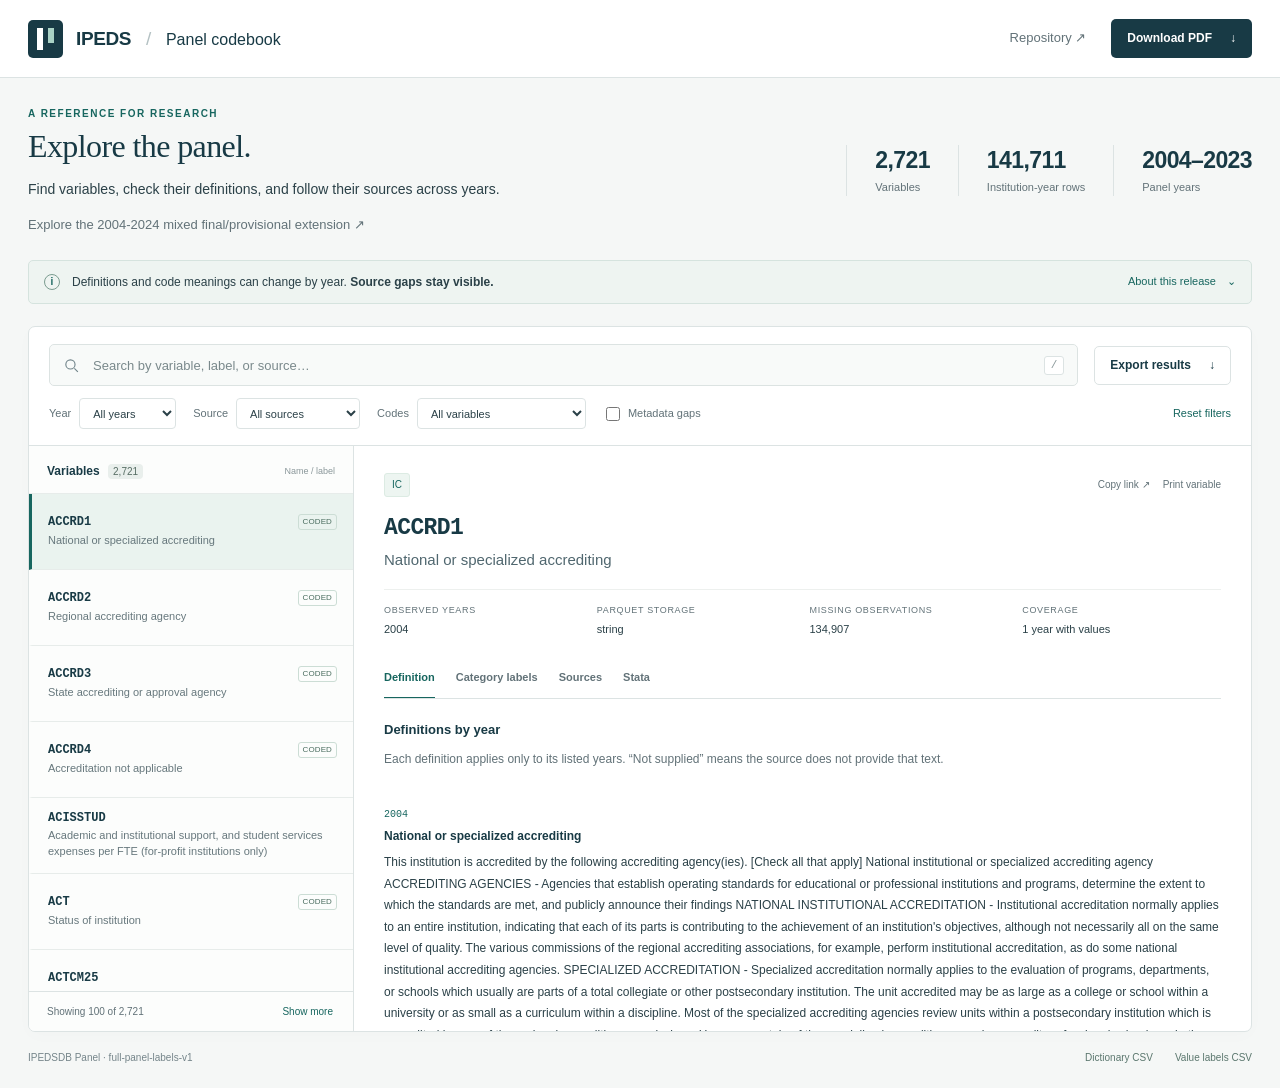
==== commit 53a330ea: "Add verified 2024 extension and consolidate source-table splits" ====
--- a/docs/index.html
+++ b/docs/index.html
@@ -21,7 +21,7 @@
   </header>
   <main>
     <section class="intro" aria-labelledby="page-heading">
-      <div class="intro-copy"><p class="eyebrow">A reference for research</p><h1 id="page-heading">Explore the panel.</h1><p>Find variables, check their definitions, and follow their sources across years.</p></div>
+      <div class="intro-copy"><p class="eyebrow">A reference for research</p><h1 id="page-heading">Explore the panel.</h1><p>Find variables, check their definitions, and follow their sources across years.</p><p><a class="text-link" href="./provisional/">Explore the 2004-2024 mixed final/provisional extension <span aria-hidden="true">↗</span></a></p></div>
       <dl class="dataset-stats" aria-label="Panel coverage">
         <div><dt>Variables</dt><dd id="stat-variables">Loading</dd></div>
         <div><dt>Institution-year rows</dt><dd id="stat-rows">Loading</dd></div>
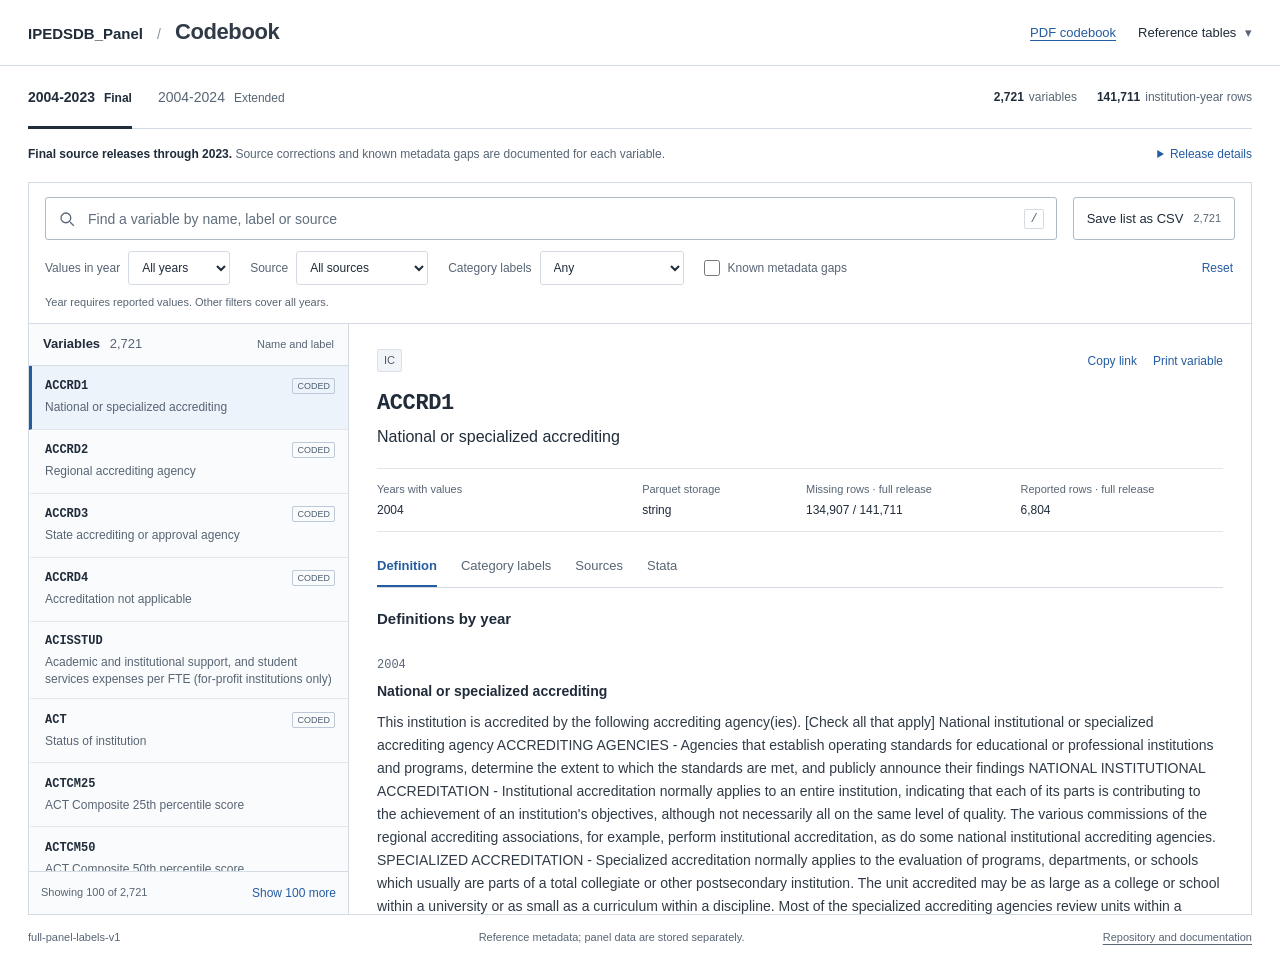
==== commit 9202aada: "Redesign codebook as a compact research reference" ====
--- a/docs/index.html
+++ b/docs/index.html
@@ -3,59 +3,98 @@
 <head>
   <meta charset="utf-8">
   <meta name="viewport" content="width=device-width, initial-scale=1">
-  <meta name="description" content="An interactive codebook for the cleaned IPEDS panel: variable definitions, year-specific category labels, source records, Stata mappings, and downloadable PDF and CSV reference files.">
-  <meta name="theme-color" content="#183a45">
-  <title>IPEDS Panel Codebook</title>
-  <link rel="icon" href="data:image/svg+xml,%3Csvg xmlns='http://www.w3.org/2000/svg' viewBox='0 0 64 64'%3E%3Crect width='64' height='64' rx='12' fill='%23183a45'/%3E%3Cpath d='M17 16h12v33H17zm19 0h11v22H36z' fill='%23f5f7f3'/%3E%3C/svg%3E">
+  <meta name="description" content="IPEDS 2004-2023 panel codebook. Search variable definitions, year-specific category labels, sources and Stata mappings. Download the PDF and reference tables.">
+  <meta name="theme-color" content="#ffffff">
+  <title>IPEDS 2004-2023 | Panel codebook</title>
+  <link rel="icon" href="data:image/svg+xml,%3Csvg xmlns='http://www.w3.org/2000/svg' viewBox='0 0 64 64'%3E%3Crect width='64' height='64' fill='%23202c3a'/%3E%3Ctext x='32' y='46' fill='white' font-family='monospace' font-size='43' text-anchor='middle'%3EI%3C/text%3E%3C/svg%3E">
   <link rel="stylesheet" href="./assets/codebook.css">
   <script src="./assets/codebook.js" defer></script>
 </head>
 <body>
-  <a class="skip-link" href="#explorer">Skip to variable search</a>
+  <a class="skip-link" href="#search">Skip to variable search</a>
   <header class="site-header">
-    <a class="brand" href="./" aria-label="IPEDS panel codebook home"><span class="brand-mark" aria-hidden="true"><i></i><i></i></span><span>IPEDS<span class="brand-divider">/</span><span class="brand-title">Panel codebook</span></span></a>
-    <nav class="header-actions" aria-label="Codebook downloads">
-      <a class="text-link repo-link" href="https://github.com/markjayson13/IPEDSDB_Panel">Repository <span aria-hidden="true">↗</span></a>
-      <a class="button primary" href="./codebook/ipeds-panel-codebook.pdf" download>Download PDF <span aria-hidden="true">↓</span></a>
+    <div class="header-identity">
+      <a class="project-name" href="./">IPEDSDB_Panel</a>
+      <span class="header-divider" aria-hidden="true">/</span>
+      <h1 id="page-heading">Codebook</h1>
+    </div>
+    <nav class="header-actions" aria-label="Reference downloads">
+      <a class="pdf-link" href="./codebook/ipeds-panel-codebook.pdf" download="ipeds-2004-2023-codebook.pdf">PDF codebook</a>
+      <details class="download-menu">
+        <summary>Reference tables <span aria-hidden="true">▾</span></summary>
+        <div class="download-panel">
+          <p class="download-heading">Download reference files</p>
+          <p class="download-explanation">Definitions and labels only; these files contain no institution-level data.</p>
+          <a href="./codebook/codebook.csv" aria-label="Download variable dictionary CSV for 2004-2023" download="ipeds-2004-2023-dictionary.csv">Variable dictionary <span>Names, labels, coverage and storage · CSV</span></a>
+          <a href="./codebook/definitions.csv.gz" aria-label="Download compressed definitions CSV for 2004-2023" download="ipeds-2004-2023-definitions.csv.gz">Definitions by year <span>Full source definitions · Compressed CSV</span></a>
+          <a href="./codebook/value-labels.csv" aria-label="Download category-label CSV for 2004-2023" download="ipeds-2004-2023-value-labels.csv">Category labels <span>Original codes and year-specific meanings · CSV</span></a>
+
+          <a href="./codebook/manifest.json" aria-label="Download codebook checksums JSON for 2004-2023" download="ipeds-2004-2023-codebook-manifest.json">File checksums <span>Release identity and SHA-256 · JSON</span></a>
+        </div>
+      </details>
     </nav>
   </header>
   <main>
-    <section class="intro" aria-labelledby="page-heading">
-      <div class="intro-copy"><p class="eyebrow">A reference for research</p><h1 id="page-heading">Explore the panel.</h1><p>Find variables, check their definitions, and follow their sources across years.</p><p><a class="text-link" href="./provisional/">Explore the 2004-2024 mixed final/provisional extension <span aria-hidden="true">↗</span></a></p></div>
-      <dl class="dataset-stats" aria-label="Panel coverage">
-        <div><dt>Variables</dt><dd id="stat-variables">Loading</dd></div>
-        <div><dt>Institution-year rows</dt><dd id="stat-rows">Loading</dd></div>
-        <div><dt>Panel years</dt><dd id="stat-years">Loading</dd></div>
+    <section class="release-strip" aria-label="Dataset release">
+      <nav class="release-tabs" aria-label="Choose a dataset release">
+        <a href="./" aria-current="page">2004-2023 <span>Final</span></a>
+        <a href="./provisional/">2004-2024 <span>Extended</span></a>
+      </nav>
+      <dl class="dataset-stats" aria-label="Full release coverage">
+        <div><dt>variables</dt><dd id="stat-variables">Loading</dd></div>
+        <div><dt>institution-year rows</dt><dd id="stat-rows">Loading</dd></div>
+        <div class="stats-years"><dt>coverage</dt><dd id="stat-years">Loading</dd></div>
       </dl>
     </section>
-    <details class="release-note" id="release-notes">
-      <summary><span class="note-icon" aria-hidden="true">i</span><span>Definitions and code meanings can change by year. <strong>Source gaps stay visible.</strong></span><span class="note-more">About this release <span aria-hidden="true">⌄</span></span></summary>
-      <div class="release-body"><p>Year coverage reports observations in the panel; it does not establish comparability across years. Check the year-specific definitions and category meanings before combining observations.</p><div id="release-content"><p>Loading release information…</p></div><p>This codebook documents the data. Its downloads contain metadata, not institution-level observations.</p><div class="download-row"><a href="./codebook/codebook.csv" download>Full dictionary CSV <span aria-hidden="true">↓</span></a><a href="./codebook/definitions.csv.gz" download>Definitions by year CSV (gzip)</a><a href="./codebook/value-labels.csv" download>Value labels CSV <span aria-hidden="true">↓</span></a><a href="./codebook/ipeds-panel-codebook.pdf" download>Full codebook PDF <span aria-hidden="true">↓</span></a></div></div>
-    </details>
-    <section class="explorer" id="explorer" aria-label="Variable explorer">
+    <div class="release-context">
+      <p class="release-status"><strong>Final source releases through 2023.</strong> Source corrections and known metadata gaps are documented for each variable.</p>
+      <details class="release-note" id="release-notes">
+        <summary>Release details</summary>
+        <div class="release-body">
+          <h2>About this dataset</h2>
+          <p>Year coverage records nonmissing values. Comparability depends on the definition, reporting period and population for each year.</p>
+          <div id="release-content"><p>Loading release information…</p></div>
+          <p><a href="https://github.com/markjayson13/IPEDSDB_Panel/blob/main/docs/FULL_PANEL_LABELS.md">Validation results and release checksums</a></p>
+        </div>
+      </details>
+    </div>
+    <section class="explorer" id="explorer" aria-label="Variable reference">
       <div class="search-toolbar">
-        <label class="search-field"><svg viewBox="0 0 24 24" aria-hidden="true"><circle cx="10.5" cy="10.5" r="6.5"></circle><path d="m16 16 5 5"></path></svg><span class="sr-only">Search by variable name, label, or source</span><input id="search" type="search" placeholder="Search by variable, label, or source…" autocomplete="off" spellcheck="false" disabled><kbd aria-hidden="true">/</kbd></label>
-        <button class="button secondary" id="download-filtered" disabled>Export results <span aria-hidden="true">↓</span></button>
+        <label class="search-field" for="search">
+          <span class="sr-only">Find a variable by name, label or source</span>
+          <svg viewBox="0 0 24 24" aria-hidden="true"><circle cx="10.5" cy="10.5" r="6.5"></circle><path d="m16 16 5 5"></path></svg>
+          <input id="search" type="search" placeholder="Find a variable by name, label or source" autocomplete="off" spellcheck="false" disabled aria-describedby="search-status">
+          <kbd aria-hidden="true">/</kbd>
+        </label>
+        <button class="button secondary" id="download-filtered" disabled>Save list as CSV <span id="download-matching-count">CSV</span></button>
       </div>
       <div class="filter-toolbar">
-        <label>Year <select id="year-filter" disabled><option value="">All years</option></select></label>
+        <label>Values in year <select id="year-filter" disabled><option value="">All years</option></select></label>
         <label>Source <select id="source-filter" disabled><option value="">All sources</option></select></label>
-        <label>Codes <select id="code-filter" disabled><option value="">All variables</option><option value="coded">With category labels</option><option value="uncoded">Without category labels</option></select></label>
-        <label class="check-filter"><input type="checkbox" id="gap-filter" disabled> Metadata gaps</label>
-        <button class="reset-button" id="reset-filters" disabled>Reset filters</button>
+        <label>Category labels <select id="code-filter" disabled><option value="">Any</option><option value="coded">Documented</option><option value="uncoded">Not documented</option></select></label>
+        <label class="check-filter"><input type="checkbox" id="gap-filter" disabled> Known metadata gaps</label>
+        <button class="reset-button" id="reset-filters" disabled>Reset</button>
       </div>
+      <p class="filter-help">Year requires reported values. Other filters cover all years. <span id="search-status" role="status"></span></p>
       <div id="load-error" class="load-error" role="alert" hidden></div>
+      <div id="navigation-notice" class="navigation-notice" role="status" hidden></div>
       <div class="browser-grid">
-        <aside class="variable-sidebar" aria-label="Search results">
-          <div class="list-heading"><h2>Variables <span id="result-count" aria-live="polite">Loading…</span></h2><span class="list-caption">Name / label</span></div>
-          <div class="variable-list" id="variable-list" aria-busy="true"><div class="list-placeholder"><span class="loading-line"></span><span class="loading-line short"></span><span class="loading-line"></span><span class="loading-line short"></span><p>Loading the codebook…</p></div></div>
-          <div class="list-footer"><span id="list-range"></span><button id="show-more" hidden>Show more</button></div>
+        <aside class="variable-sidebar" aria-label="Matching variables">
+          <div class="list-heading"><h2>Variables <span id="result-count" aria-live="polite">Loading…</span></h2><span class="list-caption">Name and label</span></div>
+          <div class="variable-list" id="variable-list" aria-busy="true"><p class="list-placeholder">Loading variables…</p></div>
+          <div class="list-footer"><span id="list-range"></span><button id="show-more" hidden>Show 100 more</button></div>
         </aside>
-        <article class="variable-detail" id="variable-detail" aria-label="Variable details" aria-busy="false"><div class="detail-placeholder"><span class="book-symbol" aria-hidden="true">↗</span><h2>Your reference, variable by variable.</h2><p>Select a variable to explore its definition, category labels, original sources, and Stata representation.</p></div></article>
+        <article class="variable-detail" id="variable-detail" aria-label="Variable details" aria-busy="false">
+          <div class="detail-placeholder"><h2>Variable reference</h2><p>Select a variable to read its definitions, category labels and sources.</p></div>
+        </article>
       </div>
     </section>
-    <footer class="site-footer"><span>IPEDSDB Panel <span aria-hidden="true">·</span> <span id="release-name">Versioned reference</span></span><span><a href="./codebook/codebook.csv" download>Dictionary CSV</a><a href="./codebook/value-labels.csv" download>Value labels CSV</a></span></footer>
-    <noscript><p class="noscript-note">The interactive explorer needs JavaScript. You can still download the <a href="./codebook/ipeds-panel-codebook.pdf">complete PDF codebook</a>, <a href="./codebook/codebook.csv">dictionary CSV</a>, <a href="./codebook/definitions.csv.gz">definitions by year CSV (gzip)</a>, and <a href="./codebook/value-labels.csv">value labels CSV</a>.</p></noscript>
+    <footer class="site-footer">
+      <span id="release-name">Loading release…</span>
+      <span>Reference metadata; panel data are stored separately.</span>
+      <a href="https://github.com/markjayson13/IPEDSDB_Panel">Repository and documentation</a>
+    </footer>
+    <noscript><p class="noscript-note">Search requires JavaScript. Download the <a href="./codebook/ipeds-panel-codebook.pdf">PDF codebook</a>, <a href="./codebook/codebook.csv">dictionary CSV</a>, <a href="./codebook/definitions.csv.gz">definitions CSV (gzip)</a> or <a href="./codebook/value-labels.csv">category-label CSV</a>.</p></noscript>
   </main>
   <div class="sr-only" id="announcement" aria-live="polite"></div>
 </body>
--- a/docs/assets/codebook.css
+++ b/docs/assets/codebook.css
@@ -1,7 +1,330 @@
-:root{--ink:#183a45;--text:#2b4148;--muted:#627278;--accent:#17665f;--accent-light:#edf5f1;--border:#dce3e3;--surface:#fff;--background:#f5f7f6;--warning:#855721;--warning-bg:#fcf6e9;--mono:"SFMono-Regular",Consolas,"Liberation Mono",monospace;--sans:Inter,-apple-system,BlinkMacSystemFont,"Segoe UI",sans-serif}
-*{box-sizing:border-box}html{scroll-behavior:smooth}body{margin:0;background:var(--background);color:var(--text);font:14px/1.55 var(--sans)}a{color:var(--accent);text-underline-offset:3px}button,input,select{font:inherit}button,a,input,select,summary{-webkit-tap-highlight-color:transparent}button{cursor:pointer}button:disabled,input:disabled,select:disabled{cursor:wait;opacity:.6}button,a,input,select,summary{outline-offset:4px}:focus-visible{outline:3px solid #388dba}[hidden]{display:none!important}.sr-only{position:absolute;width:1px;height:1px;padding:0;margin:-1px;overflow:hidden;clip:rect(0,0,0,0);white-space:nowrap;border:0}.skip-link{position:fixed;top:-80px;left:16px;background:var(--ink);color:#fff;padding:12px 20px;z-index:20}.skip-link:focus{top:10px}.site-header{height:78px;padding:0 max(28px,calc((100vw - 1440px)/2));display:flex;align-items:center;justify-content:space-between;border-bottom:1px solid var(--border);background:#fff;gap:20px}.brand{display:flex;align-items:center;gap:13px;text-decoration:none;color:var(--ink);font-size:19px;font-weight:750;letter-spacing:-.4px;white-space:nowrap}.brand-mark{width:35px;height:38px;background:var(--ink);border-radius:5px;display:flex;align-items:center;justify-content:center;gap:5px}.brand-mark i{height:22px;width:6px;background:#fff;display:block}.brand-mark i+ i{height:15px;align-self:flex-start;margin-top:8px;background:#a9d2c5}.brand-divider{margin:0 15px;color:#b4c1c3;font-weight:400}.brand-title{font-size:16px;font-weight:500;letter-spacing:0}.header-actions{display:flex;gap:25px;align-items:center}.text-link{font-size:13px;text-decoration:none;color:var(--muted)}.text-link:hover{text-decoration:underline}.button{display:inline-flex;gap:18px;align-items:center;justify-content:center;min-height:39px;border:1px solid transparent;border-radius:5px;padding:8px 15px;font-size:12px;font-weight:650;text-decoration:none;line-height:1.4}.primary{background:var(--ink);color:#fff}.primary:hover{background:var(--accent)}.secondary{background:#fff;border-color:var(--border);color:var(--ink)}.secondary:hover{background:var(--accent-light);border-color:#a2c1b9}main{max-width:1440px;margin:auto;padding:28px 28px 0}.intro{display:flex;align-items:center;justify-content:space-between;gap:30px;margin:0 0 25px}.eyebrow{margin:0 0 5px;text-transform:uppercase;color:var(--accent);font-weight:700;font-size:10px;letter-spacing:1.5px}h1{font:500 32px/1.2 Georgia,"Times New Roman",serif;color:var(--ink);letter-spacing:-.6px;margin:0 0 8px}.intro-copy>p:last-child{margin:0;color:var(--muted);font-size:13px}.dataset-stats{display:flex;gap:28px;margin:0;padding:3px 0}.dataset-stats>div{padding-left:28px;border-left:1px solid var(--border);display:flex;flex-direction:column-reverse;gap:3px}.dataset-stats dt{font-size:11px;color:var(--muted)}.dataset-stats dd{font-size:23px;line-height:1.35;letter-spacing:-.6px;font-weight:600;color:var(--ink);margin:0;white-space:nowrap}.release-note{border:1px solid #d5e3de;background:#eef4f1;border-radius:5px;margin-bottom:22px;font-size:12px}.release-note>summary{display:flex;align-items:center;gap:12px;list-style:none;padding:12px 15px;cursor:pointer}.release-note>summary::-webkit-details-marker{display:none}.note-icon{display:inline-flex;border:1px solid #7b9c90;color:var(--accent);height:16px;width:16px;border-radius:50%;align-items:center;justify-content:center;font-size:10px;flex:0 0 auto;font-weight:700}.release-note strong{font-weight:600}.note-more{margin-left:auto;white-space:nowrap;color:var(--accent);font-size:11px}.note-more>span{margin-left:8px}.release-body{padding:0 44px 18px;max-width:1100px}.release-body p{margin:8px 0 12px}.release-body ul{padding-left:18px}.download-row{display:flex;gap:24px;flex-wrap:wrap;margin-top:17px;font-weight:600}.hash-grid{display:grid;grid-template-columns:190px minmax(0,1fr);gap:5px 15px;font-size:11px}.hash-grid dt{color:var(--muted)}.hash-grid dd{margin:0;overflow-wrap:anywhere;font-family:var(--mono)}.explorer{border:1px solid var(--border);border-radius:7px;background:#fff;overflow:hidden;box-shadow:0 4px 18px #183a4504;scroll-margin-top:15px}.search-toolbar{display:flex;gap:16px;align-items:center;padding:17px 20px 12px}.search-field{flex:1;display:flex;align-items:center;gap:11px;background:#f8faf9;border:1px solid #dce3e2;border-radius:5px;padding:0 13px;min-width:0;height:42px}.search-field:focus-within{border-color:var(--accent);box-shadow:0 0 0 2px #17665f16}.search-field svg{height:17px;width:17px;fill:none;stroke:#71848a;stroke-width:1.6;flex:none}.search-field input{border:0;outline:none;background:transparent;color:var(--ink);font-size:13px;width:100%;min-width:0;height:100%}.search-field input::placeholder{color:#7a898c}.search-field input:focus-visible{outline:none}.search-field kbd{background:#fff;border:1px solid var(--border);border-radius:3px;padding:0 6px;font-size:11px;color:#8a989a}.filter-toolbar{display:flex;flex-wrap:wrap;gap:17px;align-items:center;padding:0 20px 16px;border-bottom:1px solid var(--border);font-size:11px}.filter-toolbar>label{display:flex;align-items:center;gap:8px;color:var(--muted)}.filter-toolbar select{border:1px solid var(--border);border-radius:4px;padding:5px 23px 5px 9px;background:#fff;max-width:195px;color:var(--text);font-size:11px;height:31px}.check-filter{margin-left:3px;cursor:pointer}.check-filter input{accent-color:var(--accent);margin:0;height:14px;width:14px}.reset-button{margin-left:auto;background:transparent;border:0;color:var(--accent);padding:6px 0;font-size:11px}.reset-button:hover{text-decoration:underline}.browser-grid{display:grid;grid-template-columns:325px minmax(0,1fr);min-height:585px;height:calc(100vh - 391px);max-height:1000px}.variable-sidebar{border-right:1px solid var(--border);display:flex;flex-direction:column;overflow:hidden;background:#fcfdfc}.list-heading{padding:16px 18px 12px;display:flex;justify-content:space-between;align-items:center;border-bottom:1px solid #e7ecea}.list-heading h2{margin:0;color:var(--ink);font-weight:650;font-size:12px}.list-heading h2 span{margin-left:5px;border-radius:4px;padding:2px 5px;background:#e9efec;color:#576d64;font-size:10px;font-weight:500}.list-caption{color:#8a979a;font-size:9px}.variable-list{overflow:auto;overscroll-behavior:contain;flex:1}.variable-item{display:block;width:100%;text-align:left;background:transparent;border:0;border-bottom:1px solid #e7ecea;border-left:3px solid transparent;padding:13px 16px;min-height:76px;color:var(--text)}.variable-item:hover{background:#f1f6f3}.variable-item[aria-current=true]{background:#eaf3ef;border-left-color:var(--accent)}.variable-top{display:flex;align-items:center;gap:6px;justify-content:space-between;margin-bottom:3px}.variable-name{font:600 12px var(--mono);color:var(--ink)}.variable-label{display:-webkit-box;-webkit-line-clamp:2;-webkit-box-orient:vertical;overflow:hidden;font-size:11px;line-height:1.45;color:#67787d}.variable-icons{display:flex;gap:6px;align-items:center}.small-badge{font-size:8px;letter-spacing:.1px;border:1px solid #ccddd5;color:#496c5e;border-radius:3px;padding:1px 4px;white-space:nowrap}.gap-dot{width:6px;height:6px;border-radius:50%;background:#ae7a31}.list-footer{padding:10px 18px;display:flex;justify-content:space-between;align-items:center;border-top:1px solid var(--border);min-height:40px;color:var(--muted);font-size:10px}.list-footer button{background:none;border:0;color:var(--accent);font-size:10px;padding:2px}.variable-detail{overflow:auto;overscroll-behavior:contain;min-width:0;padding:26px 30px 32px;position:relative;scroll-margin-top:12px}.detail-placeholder{display:flex;flex-direction:column;align-items:flex-start;justify-content:center;max-width:400px;height:100%;min-height:280px;margin:0 auto;color:var(--muted)}.detail-placeholder h2{font:400 27px/1.3 Georgia,serif;color:var(--ink);margin:17px 0 8px}.detail-placeholder p{font-size:13px;line-height:1.8;margin:0}.book-symbol{font:40px Georgia,serif;color:#83a99a}.detail-header-top{display:flex;justify-content:space-between;gap:12px;align-items:center}.detail-kicker{display:flex;gap:7px;flex-wrap:wrap;font-size:10px}.pill{background:var(--accent-light);color:var(--accent);padding:3px 7px;border-radius:3px;border:1px solid #dcebe3}.pill.warning{background:var(--warning-bg);border-color:#eedfbd;color:var(--warning)}.detail-actions{display:flex;gap:13px;flex-shrink:0}.detail-actions button{background:none;border:0;padding:5px 0;color:var(--muted);font-size:10px}.detail-actions button:hover{color:var(--accent);text-decoration:underline}.detail-name{font:600 23px/1.4 var(--mono);margin:14px 0 4px;color:var(--ink);overflow-wrap:anywhere;letter-spacing:-.6px}.detail-label{font-size:15px;line-height:1.6;color:#50676f;margin:0 0 17px;max-width:800px}.facts{display:grid;grid-template-columns:repeat(4,minmax(0,1fr));padding:14px 0 17px;border-top:1px solid #edf0ee;gap:14px;margin:0}.facts dt{color:var(--muted);font-size:9px;text-transform:uppercase;letter-spacing:.65px;margin-bottom:3px}.facts dd{font-size:11px;color:var(--text);margin:0;overflow-wrap:anywhere}.detail-tabs{display:flex;gap:21px;border-bottom:1px solid var(--border);margin:3px 0 21px;overflow-x:auto;white-space:nowrap}.detail-tabs button{border:0;border-bottom:2px solid transparent;background:transparent;padding:11px 0;color:var(--muted);font-size:11px;font-weight:550;margin-bottom:-1px}.detail-tabs button[aria-selected=true]{color:var(--accent);border-bottom-color:var(--accent)}.tab-panel h3{font-size:13px;color:var(--ink);font-weight:650;margin:0 0 9px}.tab-panel p{font-size:12px;line-height:1.8;margin:8px 0 16px}.section-label{color:var(--muted);font-size:10px;text-transform:uppercase;letter-spacing:.6px}.data-description{white-space:pre-wrap;overflow-wrap:anywhere}.section-intro{color:var(--muted)}.scope-note{font-size:11px!important;padding:10px 12px;background:#f4f7f6;border-left:2px solid #a5beb3;color:#567166;margin:0 0 18px!important}.definition-block{padding:15px 0;border-bottom:1px solid #e9eeeb}.definition-block:first-child{padding-top:0}.definition-block:last-child{border-bottom:0}.year-tag{display:inline-block;font:10px var(--mono);color:var(--accent);margin-bottom:7px}.definition-block h4{font-size:12px;font-weight:600;color:var(--ink);margin:0 0 6px;line-height:1.6}.definition-block p{margin:0}.blank-value{color:#92774e;font-style:italic}.data-table-wrap{overflow:auto;max-width:100%;margin:12px 0 18px}.data-table{width:100%;border-collapse:collapse;font-size:11px;text-align:left}.data-table th{font-weight:600;background:#f4f7f5;color:#566c65;font-size:10px;border-bottom:1px solid var(--border);padding:9px 10px;vertical-align:top}.data-table td{padding:10px;border-bottom:1px solid #e7ede9;vertical-align:top;line-height:1.6;overflow-wrap:anywhere}.data-table td:first-child{font-family:var(--mono);color:var(--ink)}.data-table .code-cell{white-space:pre-wrap;min-width:55px;max-width:180px}.data-table .years-cell{min-width:100px}.table-search{display:flex;gap:10px;align-items:center;margin:0 0 11px;font-size:11px;color:var(--muted)}.table-search input{min-width:0;flex:1;border:1px solid var(--border);border-radius:4px;padding:7px 9px;font-size:11px}.record-card{padding:14px 16px;border:1px solid #dfe7e2;border-radius:5px;margin:12px 0;background:#fcfdfc}.record-card summary{cursor:pointer;font-size:11px;line-height:1.8;color:var(--ink);overflow-wrap:anywhere}.record-card summary strong{font-family:var(--mono);font-weight:550}.record-fields{display:grid;grid-template-columns:130px minmax(0,1fr);gap:9px 16px;font-size:11px;margin:16px 0 0}.record-fields dt{color:var(--muted)}.record-fields dd{margin:0;white-space:pre-wrap;overflow-wrap:anywhere}.correction-note,.gap-callout{background:var(--warning-bg);border:1px solid #eddfc2;border-radius:4px;padding:12px 14px;font-size:11px;margin:14px 0;color:var(--warning)}.gap-callout h3{color:var(--warning);font-size:12px;margin:0 0 5px}.gap-callout ul{margin:0;padding-left:17px}.gap-callout li+li{margin-top:7px}.gap-callout p{font-size:11px;margin:7px 0 0;line-height:1.7}.semantic-grid{display:grid;grid-template-columns:repeat(2,minmax(0,1fr));gap:12px;margin:16px 0 0}.semantic-grid>div{padding:11px 13px;background:#f7f9f7;border:1px solid #e6ece8;border-radius:4px}.semantic-grid dt{font-size:10px;color:var(--muted);margin-bottom:4px}.semantic-grid dd{font-size:11px;margin:0;overflow-wrap:anywhere;white-space:pre-wrap}.subsection{margin-top:26px;padding-top:20px;border-top:1px solid var(--border)}.technical-details>summary{cursor:pointer;font-size:11px;color:var(--accent);margin-top:18px}.technical-details pre{font:10px/1.7 var(--mono);white-space:pre-wrap;overflow-wrap:anywhere;background:#f5f8f6;border:1px solid var(--border);border-radius:4px;padding:12px;max-height:400px;overflow:auto}.site-footer{display:flex;justify-content:space-between;gap:15px;flex-wrap:wrap;padding:18px 0 22px;color:#75858a;font-size:10px}.site-footer>span:last-child{display:flex;gap:22px}.site-footer a{color:#5b776e;text-decoration:none}.site-footer a:hover{text-decoration:underline}.list-placeholder{padding:22px 18px;color:var(--muted);font-size:12px}.loading-line{height:12px;display:block;background:#eef2ef;margin:0 0 12px;width:70%;border-radius:3px;animation:breathe 1.6s ease-in-out infinite}.loading-line.short{width:95%;height:9px;margin-bottom:25px}.empty-results{padding:27px 20px;color:var(--muted);font-size:12px}.empty-results strong{color:var(--ink);display:block;margin-bottom:8px}.empty-results button,.retry-button{color:var(--accent);background:#fff;border:1px solid var(--border);border-radius:4px;padding:7px 12px;margin-top:8px;font-size:11px}.load-error{margin:18px;padding:16px;border:1px solid #e8d3b5;background:var(--warning-bg);border-radius:4px;color:var(--warning)}.load-error p{margin:0 0 8px}.mobile-back{display:none}.noscript-note{padding:15px;background:var(--warning-bg);border:1px solid #eddfc2}.redirect-card{max-width:620px;margin:12vh auto;padding:35px;border:1px solid var(--border);background:#fff;border-radius:8px}.redirect-card h1{font-size:28px}.redirect-card p{line-height:1.8}.redirect-card .button{margin-top:10px}@keyframes breathe{50%{opacity:.45}}@media(prefers-reduced-motion:reduce){*{scroll-behavior:auto!important;animation:none!important}}
-@media(min-width:1500px){.browser-grid{grid-template-columns:350px minmax(0,1fr)}}
-@media(max-width:1050px){.dataset-stats{gap:16px}.dataset-stats>div{padding-left:16px}.dataset-stats dd{font-size:20px}.intro{gap:18px}.intro-copy>p:last-child{max-width:330px}.browser-grid{grid-template-columns:285px minmax(0,1fr)}.variable-detail{padding:23px}.filter-toolbar{gap:12px}.filter-toolbar select{max-width:170px}.facts{grid-template-columns:repeat(2,minmax(0,1fr))}.detail-tabs{gap:19px}.detail-actions{gap:10px}.detail-actions button{font-size:9px}}
-@media(max-width:780px){.site-header{padding:0 18px;height:67px}.brand{font-size:17px;gap:10px}.brand-title{font-size:13px}.brand-divider{margin:0 10px}.brand-mark{width:29px;height:32px}.brand-mark i{height:19px;width:5px}.brand-mark i+ i{height:13px;margin-top:7px}.repo-link{display:none}.header-actions{gap:0}.button{font-size:11px;gap:10px;padding:8px 11px;min-height:37px}main{padding:23px 18px 0}.intro{display:block;margin-bottom:21px}.intro-copy>p:last-child{max-width:none;font-size:12px}.dataset-stats{margin-top:20px;gap:0;justify-content:space-between;padding:0;max-width:530px}.dataset-stats>div{padding-left:20px;gap:2px}.dataset-stats>div:first-child{padding:0;border:0}.dataset-stats dd{font-size:20px}.dataset-stats dt{font-size:9px}.release-note{margin-bottom:18px}.release-note>summary{align-items:flex-start;padding:11px 12px;font-size:11px;gap:9px}.note-icon{margin-top:1px}.note-more{display:none}.release-body{padding:0 14px 14px;font-size:11px}.hash-grid{grid-template-columns:1fr;gap:3px}.hash-grid dd{margin-bottom:9px}.search-toolbar{padding:13px;gap:10px}.search-field{padding:0 10px;height:39px;gap:8px}.search-field input{font-size:12px}.search-field kbd{display:none}.filter-toolbar{padding:0 13px 13px;gap:10px 14px}.filter-toolbar select{max-width:155px;font-size:10px;padding-left:6px}.filter-toolbar>label{font-size:10px;gap:5px}.check-filter{margin-left:0}.reset-button{font-size:10px}.browser-grid{display:block;height:auto;max-height:none;min-height:480px}.variable-sidebar{border-right:0;min-height:430px}.variable-list{max-height:560px;overscroll-behavior:auto}.variable-item{min-height:77px;padding:13px 16px}.variable-name{font-size:12px}.variable-label{font-size:12px}.variable-detail{display:none;padding:18px;overflow:visible;overscroll-behavior:auto;min-height:500px}.detail-open .variable-detail{display:block}.detail-open .variable-sidebar{display:none}.detail-open .search-toolbar,.detail-open .filter-toolbar{display:none}.mobile-back{display:inline-flex;gap:7px;align-items:center;margin:0 0 18px;padding:6px 0;background:none;border:0;color:var(--accent);font-size:12px}.detail-kicker{font-size:9px}.detail-actions{gap:12px}.detail-actions button{font-size:10px}.detail-name{font-size:22px;margin-top:13px}.detail-label{font-size:14px}.detail-tabs{gap:23px}.detail-tabs button{font-size:11px}.record-fields{grid-template-columns:100px minmax(0,1fr);gap:8px 12px;font-size:10px}.semantic-grid{gap:8px}.site-footer{line-height:1.8}.site-footer>span:last-child{gap:18px}.data-table{font-size:10px}.data-table th,.data-table td{padding:9px 8px}}
-@media(max-width:390px){.brand-title{font-size:12px}.brand-divider{margin:0 6px}.brand{gap:7px}.site-header{padding:0 13px}main{padding-left:13px;padding-right:13px}.header-actions .button{padding:8px;font-size:10px}.search-toolbar{gap:7px}.search-toolbar>.button{padding:8px;font-size:10px;gap:5px}.filter-toolbar{gap:10px}.filter-toolbar select{max-width:143px}.dataset-stats>div{padding-left:13px}.dataset-stats dd{font-size:18px}.detail-tabs{gap:17px}.detail-actions{gap:8px}}
-@media print{@page{margin:17mm}body{background:#fff;color:#000;font-size:11pt}.site-header,.intro,.release-note,.search-toolbar,.filter-toolbar,.variable-sidebar,.site-footer,.detail-actions,.detail-tabs,.mobile-back,.skip-link,.noscript-note,.table-search{display:none!important}main,.explorer,.browser-grid,.variable-detail{display:block!important;margin:0;padding:0;border:0;box-shadow:none;height:auto!important;max-height:none;overflow:visible!important}.tab-panel[hidden]{display:block!important}.tab-panel{margin:20px 0;break-before:auto}.tab-panel:before{content:attr(data-print-title);display:block;font-size:15pt;font-weight:bold;margin-bottom:13px;border-bottom:1px solid #777;padding-bottom:5px}.detail-name{font-size:20pt}.data-table-wrap{overflow:visible}.data-table{font-size:8pt}.record-card{break-inside:avoid}.technical-details{display:none}.record-card>dl{display:grid!important}.record-card::details-content{content-visibility:visible!important}.gap-callout,.definition-block,.semantic-grid>div{break-inside:avoid}a{color:#000}.facts{grid-template-columns:repeat(4,minmax(0,1fr))}.data-table thead{display:table-header-group}.data-table tr{break-inside:avoid}.data-table td{overflow-wrap:anywhere}.detail-placeholder{height:auto}.codebook-print-context{display:block!important}}
+:root {
+  --ink: #202c3a;
+  --text: #303b47;
+  --muted: #586574;
+  --accent: #245ca0;
+  --accent-light: #edf3fb;
+  --border: #d5dbe2;
+  --subtle: #f6f8fa;
+  --warning: #775018;
+  --warning-bg: #fff8e9;
+  --mono: ui-monospace, "SFMono-Regular", Consolas, "Liberation Mono", monospace;
+  --sans: -apple-system, BlinkMacSystemFont, "Segoe UI", Arial, sans-serif;
+}
+* { box-sizing: border-box; }
+html { scroll-padding-top: 16px; }
+body { margin: 0; background: #fff; color: var(--text); font: 14px/1.5 var(--sans); }
+a { color: var(--accent); text-underline-offset: 3px; }
+a:hover { text-decoration-thickness: 2px; }
+button, input, select { font: inherit; }
+button { cursor: pointer; }
+button:disabled, input:disabled, select:disabled { cursor: wait; opacity: .6; }
+button, input, select, summary, a { outline-offset: 3px; }
+:focus-visible { outline: 3px solid #2e73c4; }
+[hidden] { display: none !important; }
+.sr-only { position: absolute; width: 1px; height: 1px; padding: 0; margin: -1px; overflow: hidden; clip: rect(0,0,0,0); white-space: nowrap; border: 0; }
+.skip-link { position: fixed; z-index: 30; top: -90px; left: 16px; padding: 12px 18px; color: #fff; background: var(--ink); }
+.skip-link:focus { top: 8px; }
+.site-header { min-height: 66px; padding: 0 28px; display: flex; align-items: center; justify-content: space-between; gap: 20px; border-bottom: 1px solid var(--border); }
+.header-identity { display: flex; align-items: baseline; gap: 14px; min-width: 0; }
+.project-name { color: var(--ink); font-size: 15px; font-weight: 600; text-decoration: none; }
+.header-divider { color: #88939f; }
+.site-header h1 { margin: 0; font-size: 22px; line-height: 1.3; font-weight: 600; letter-spacing: -.4px; }
+.header-actions { display: flex; align-items: center; gap: 22px; font-size: 13px; }
+.pdf-link { padding: 12px 0; white-space: nowrap; }
+.download-menu { position: relative; }
+.download-menu > summary { cursor: pointer; list-style: none; padding: 12px 0; color: var(--ink); font-weight: 500; white-space: nowrap; }
+.download-menu > summary::-webkit-details-marker { display: none; }
+.download-menu > summary span { margin-left: 5px; color: var(--muted); }
+.download-panel { position: absolute; right: 0; top: 100%; z-index: 15; width: 345px; max-width: calc(100vw - 24px); padding: 18px; background: #fff; border: 1px solid var(--border); box-shadow: 0 8px 20px #1e293b15; }
+.download-heading { margin: 0 0 5px; font-weight: 600; font-size: 14px; }
+.download-explanation { margin: 0 0 12px; color: var(--muted); font-size: 12px; }
+.download-panel > a { display: block; padding: 10px 0; border-top: 1px solid #e6e9ee; text-decoration: none; font-size: 14px; }
+.download-panel > a:hover { text-decoration: underline; }
+.download-panel > a span { display: block; color: var(--muted); font-size: 12px; margin-top: 3px; }
+main { max-width: 1800px; margin: 0 auto; padding: 0 28px; }
+.release-strip { display: flex; align-items: center; justify-content: space-between; gap: 18px; min-height: 63px; border-bottom: 1px solid var(--border); }
+.release-tabs { display: flex; align-self: stretch; gap: 26px; }
+.release-tabs a { display: flex; gap: 9px; align-items: center; padding: 17px 0 14px; border-bottom: 3px solid transparent; margin-bottom: -1px; color: var(--muted); font-size: 14px; text-decoration: none; white-space: nowrap; }
+.release-tabs a span { font-size: 12px; }
+.release-tabs a[aria-current=page] { color: var(--ink); border-color: var(--ink); font-weight: 600; }
+.release-tabs a:hover { color: var(--accent); }
+.dataset-stats { display: flex; gap: 20px; flex-wrap: wrap; margin: 0; font-size: 12px; }
+.dataset-stats > div { display: flex; gap: 5px; align-items: baseline; }
+.dataset-stats dt { color: var(--muted); }
+.dataset-stats dd { margin: 0; font-variant-numeric: tabular-nums; font-weight: 600; color: var(--ink); order: -1; }
+.stats-years { display: none !important; }
+.release-context { display: flex; align-items: baseline; justify-content: space-between; gap: 20px; position: relative; margin: 14px 0 17px; }
+.release-status { margin: 0; font-size: 12px; color: var(--muted); }
+.release-status strong { color: var(--ink); font-weight: 600; }
+.release-note > summary { color: var(--accent); cursor: pointer; font-size: 12px; white-space: nowrap; padding: 2px 0; }
+.release-note[open] { flex: 1; }
+.release-context:has(.release-note[open]) { flex-wrap: wrap; }
+.release-context:has(.release-note[open]) .release-status { width: 100%; }
+.release-body { padding: 16px 20px; margin-top: 12px; border: 1px solid var(--border); background: var(--subtle); font-size: 13px; line-height: 1.6; }
+.release-body h2 { margin: 0 0 10px; font-size: 16px; font-weight: 600; }
+.release-body p { margin: 10px 0; max-width: 1100px; }
+.release-body .technical-details { margin-top: 14px; }
+.hash-grid { display: grid; grid-template-columns: 190px minmax(0,1fr); gap: 9px 16px; font-size: 12px; }
+.hash-grid dt { color: var(--muted); }
+.hash-grid dd { margin: 0; font-family: var(--mono); overflow-wrap: anywhere; }
+.explorer { border: 1px solid var(--border); background: #fff; scroll-margin-top: 14px; }
+.search-toolbar { display: flex; align-items: center; gap: 16px; padding: 14px 16px 11px; }
+.search-field { display: flex; align-items: center; gap: 10px; flex: 1; height: 43px; padding: 0 12px; min-width: 0; border: 1px solid #aeb9c6; border-radius: 3px; background: #fff; }
+.search-field:focus-within { border-color: var(--accent); outline: 2px solid #245ca022; outline-offset: 1px; }
+.search-field svg { width: 18px; height: 18px; flex: none; fill: none; stroke: var(--muted); stroke-width: 1.7; }
+.search-field input { width: 100%; height: 100%; min-width: 0; border: 0; outline: none; color: var(--ink); background: transparent; font-size: 14px; }
+.search-field input::placeholder { color: #606e7d; }
+.search-field input:focus-visible { outline: none; }
+.search-field kbd { color: var(--muted); padding: 0 5px; border: 1px solid var(--border); border-radius: 2px; font-size: 12px; }
+.button { display: inline-flex; align-items: center; justify-content: center; gap: 10px; min-height: 43px; padding: 8px 13px; border: 1px solid #aeb9c6; border-radius: 3px; color: var(--ink); background: #fff; font-size: 13px; font-weight: 500; text-decoration: none; }
+.button:hover { background: var(--subtle); }
+.button span { color: var(--muted); font-size: 11px; font-weight: 400; }
+.filter-toolbar { display: flex; flex-wrap: wrap; align-items: center; gap: 12px 20px; padding: 0 16px; }
+.filter-toolbar > label { display: flex; align-items: center; gap: 8px; color: var(--muted); font-size: 12px; }
+.filter-toolbar select, .detail-year-control select { height: 34px; padding: 4px 24px 4px 9px; max-width: 185px; border: 1px solid var(--border); border-radius: 3px; background: #fff; color: var(--ink); font-size: 12px; }
+.check-filter { cursor: pointer; }
+.check-filter input { width: 16px; height: 16px; margin: 0; accent-color: var(--accent); }
+.reset-button { margin-left: auto; border: 0; background: transparent; color: var(--accent); padding: 8px 2px; font-size: 12px; }
+.reset-button:hover { text-decoration: underline; }
+.filter-help { margin: 9px 16px 12px; color: var(--muted); font-size: 11px; }
+.search-note { color: var(--muted); }
+.navigation-notice, .load-error { padding: 12px 16px; margin: 0; border-top: 1px solid #ddc998; background: var(--warning-bg); font-size: 13px; color: var(--warning); }
+.navigation-notice p, .load-error p { margin: 4px 0; }
+.navigation-notice button, .load-error button { margin-top: 8px; }
+.browser-grid { display: grid; grid-template-columns: 320px minmax(0,1fr); height: calc(100dvh - 309px); min-height: 470px; border-top: 1px solid var(--border); }
+.variable-sidebar { display: flex; flex-direction: column; overflow: hidden; border-right: 1px solid var(--border); background: #fafbfc; }
+.list-heading { display: flex; align-items: center; justify-content: space-between; gap: 8px; padding: 10px 14px; border-bottom: 1px solid var(--border); min-height: 42px; }
+.list-heading h2 { margin: 0; color: var(--ink); font-size: 13px; font-weight: 600; }
+.list-heading h2 span { margin-left: 6px; color: var(--muted); font-weight: 400; font-variant-numeric: tabular-nums; }
+.list-caption { color: var(--muted); font-size: 11px; }
+.variable-list { overflow: auto; overscroll-behavior: contain; flex: 1; }
+.variable-item { display: block; width: 100%; min-height: 64px; padding: 10px 13px; text-align: left; border: 0; border-bottom: 1px solid #e2e6eb; border-left: 3px solid transparent; background: transparent; color: var(--text); }
+.variable-item:hover { background: #f0f3f7; }
+.variable-item[aria-current=true] { border-left-color: var(--accent); background: var(--accent-light); }
+.variable-item:focus-visible { outline-offset: -3px; }
+.variable-top { display: flex; justify-content: space-between; align-items: center; gap: 8px; margin-bottom: 4px; }
+.variable-name { font: 600 12px/1.5 var(--mono); color: var(--ink); overflow-wrap: anywhere; }
+.variable-label { display: -webkit-box; -webkit-line-clamp: 2; -webkit-box-orient: vertical; overflow: hidden; color: var(--muted); font-size: 12px; line-height: 1.45; }
+.variable-alias { display: block; color: var(--accent); font-size: 11px; margin-top: 6px; overflow-wrap: anywhere; }
+.variable-icons { display: flex; align-items: center; gap: 6px; flex-shrink: 0; }
+.small-badge { border: 1px solid #bdc9d7; padding: 0 4px; border-radius: 2px; color: #4c5d70; font-size: 9px; line-height: 1.6; }
+.gap-dot { height: 7px; width: 7px; background: #a57123; border-radius: 50%; }
+.list-footer { min-height: 40px; padding: 7px 12px; display: flex; align-items: center; justify-content: space-between; gap: 6px; border-top: 1px solid var(--border); color: var(--muted); font-size: 11px; }
+.list-footer button { color: var(--accent); border: 0; background: transparent; font-size: 12px; padding: 5px 0; }
+.variable-detail { overflow: auto; overscroll-behavior: contain; min-width: 0; padding: 22px 28px 35px; scroll-margin-top: 12px; }
+.detail-placeholder { padding: 18px 0; max-width: 550px; color: var(--muted); }
+.detail-placeholder h2 { margin: 0 0 12px; font-size: 18px; font-weight: 500; color: var(--ink); }
+.detail-placeholder p { margin: 0; }
+.detail-header-top { display: flex; align-items: center; justify-content: space-between; gap: 16px; }
+.detail-kicker { display: flex; gap: 6px; flex-wrap: wrap; }
+.pill { display: inline-block; padding: 2px 6px; background: #f1f4f8; color: #4a5c72; font-size: 11px; border: 1px solid #dbe1e9; border-radius: 2px; }
+.pill.warning { background: var(--warning-bg); border-color: #e5d5b2; color: var(--warning); }
+.detail-actions { display: flex; flex-shrink: 0; gap: 16px; align-items: center; }
+.detail-actions button { padding: 6px 0; color: var(--accent); background: none; border: 0; font-size: 12px; }
+.detail-actions button:hover { text-decoration: underline; }
+.detail-actions input { max-width: 210px; min-width: 0; }
+.detail-name { color: var(--ink); font: 600 22px/1.4 var(--mono); letter-spacing: -.4px; overflow-wrap: anywhere; margin: 13px 0 6px; }
+.detail-label { font-size: 16px; color: var(--ink); line-height: 1.5; max-width: 1000px; margin: 0 0 19px; }
+.facts { display: grid; grid-template-columns: 1.25fr .75fr 1fr 1fr; gap: 12px; margin: 0 0 14px; padding: 12px 0; border-top: 1px solid #e2e6eb; border-bottom: 1px solid #e2e6eb; }
+.facts dt { color: var(--muted); font-size: 11px; margin-bottom: 3px; }
+.facts dd { color: var(--ink); margin: 0; font-size: 12px; overflow-wrap: anywhere; font-variant-numeric: tabular-nums; }
+.detail-year-control { display: none; align-items: center; gap: 10px; margin: 12px 0; font-size: 12px; color: var(--muted); }
+.detail-year-control select { min-width: 112px; }
+.scope-note { color: var(--muted); border-left: 2px solid #b6c5d7; padding: 2px 0 2px 10px; margin: 12px 0 16px; font-size: 12px; line-height: 1.55; }
+.detail-tabs { display: flex; gap: 24px; border-bottom: 1px solid var(--border); margin: 6px 0 20px; overflow-x: auto; white-space: nowrap; }
+.detail-tabs button { padding: 10px 0; border: 0; border-bottom: 2px solid transparent; background: transparent; font-size: 13px; color: var(--muted); }
+.detail-tabs button[aria-selected=true] { color: var(--accent); border-color: var(--accent); font-weight: 600; }
+.tab-panel { min-width: 0; }
+.tab-panel h3 { color: var(--ink); font-size: 15px; line-height: 1.4; margin: 0 0 8px; font-weight: 600; }
+.tab-panel p { margin: 8px 0 14px; font-size: 14px; line-height: 1.65; }
+.tab-panel .section-intro, .tab-panel .scope-note { font-size: 12px; color: var(--muted); }
+.section-label { font-size: 12px !important; color: var(--muted); }
+.definition-block { padding: 16px 0; border-bottom: 1px solid #e2e6eb; }
+.definition-block:last-child { border-bottom: 0; }
+.year-tag { display: inline-block; font: 12px var(--mono); color: var(--muted); margin-bottom: 8px; }
+.definition-block h4 { margin: 0 0 8px; font-size: 14px; font-weight: 600; line-height: 1.6; color: var(--ink); }
+.definition-block p { margin: 0; }
+.data-description { white-space: pre-wrap; overflow-wrap: anywhere; }
+.blank-value { color: var(--muted); }
+.data-table-wrap { overflow-x: auto; max-width: 100%; margin: 12px 0 18px; }
+.data-table { width: 100%; border-collapse: collapse; text-align: left; font-size: 13px; }
+.data-table th { font-size: 12px; color: var(--ink); font-weight: 600; background: var(--subtle); padding: 9px 10px; border-top: 1px solid var(--border); border-bottom: 1px solid var(--border); vertical-align: top; }
+.data-table td { padding: 10px; border-bottom: 1px solid #e0e5eb; vertical-align: top; line-height: 1.55; overflow-wrap: anywhere; }
+.data-table td:first-child { font-family: var(--mono); }
+.data-table .code-cell { white-space: pre-wrap; min-width: 60px; max-width: 180px; }
+.data-table .years-cell { min-width: 106px; }
+.table-search { display: flex; gap: 12px; align-items: center; color: var(--muted); font-size: 12px; margin: 14px 0; }
+.table-search input { min-width: 0; flex: 1; border: 1px solid #aeb9c6; border-radius: 3px; padding: 8px 10px; color: var(--ink); font-size: 13px; }
+.record-card { border-top: 1px solid var(--border); padding: 12px 0; margin: 0; }
+.record-card > summary { cursor: pointer; color: var(--ink); font-size: 13px; line-height: 1.7; overflow-wrap: anywhere; }
+.record-card > summary strong { font-family: var(--mono); font-weight: 600; }
+.record-card > summary .pill { margin-left: 8px; }
+.record-fields { display: grid; grid-template-columns: 165px minmax(0,1fr); gap: 10px 18px; margin: 18px 0; font-size: 13px; }
+.record-fields dt { color: var(--muted); }
+.record-fields dd { margin: 0; white-space: pre-wrap; overflow-wrap: anywhere; }
+.source-link { overflow-wrap: anywhere; }
+.source-evidence { margin-top: 12px; }
+.source-evidence > summary { cursor: pointer; color: var(--accent); font-size: 12px; padding: 6px 0; }
+.source-evidence .record-fields { font-size: 12px; }
+.correction-note, .gap-callout { border-left: 3px solid #b68738; padding: 12px 14px; margin: 16px 0; background: var(--warning-bg); color: var(--warning); font-size: 13px; }
+.correction-note p, .gap-callout p { font-size: 12px; margin: 7px 0 0; }
+.gap-callout h3 { font-size: 14px; color: var(--warning); margin: 0 0 7px; }
+.gap-callout ul { margin: 0; padding-left: 18px; }
+.gap-callout li + li { margin-top: 8px; }
+.semantic-grid { display: grid; grid-template-columns: repeat(2,minmax(0,1fr)); gap: 14px 24px; margin: 18px 0 0; }
+.semantic-grid > div { border-bottom: 1px solid #e2e6eb; padding-bottom: 10px; }
+.semantic-grid dt { color: var(--muted); margin-bottom: 4px; font-size: 12px; }
+.semantic-grid dd { margin: 0; font-size: 13px; overflow-wrap: anywhere; white-space: pre-wrap; }
+.subsection { margin-top: 28px; padding-top: 20px; border-top: 1px solid var(--border); }
+.technical-details { margin: 16px 0 0; }
+.technical-details > summary { cursor: pointer; color: var(--accent); font-size: 12px; padding: 5px 0; }
+.technical-details pre { padding: 12px; border: 1px solid var(--border); background: var(--subtle); font: 11px/1.6 var(--mono); white-space: pre-wrap; overflow-wrap: anywhere; max-height: 400px; overflow: auto; }
+.site-footer { display: flex; justify-content: space-between; flex-wrap: wrap; gap: 10px 20px; padding: 14px 0 18px; color: var(--muted); font-size: 11px; }
+.site-footer a { color: var(--muted); }
+.list-placeholder, .empty-results { padding: 20px 16px; color: var(--muted); font-size: 13px; }
+.empty-results strong { display: block; color: var(--ink); margin-bottom: 8px; }
+.empty-results p { margin: 0 0 10px; }
+.empty-results button, .retry-button, .navigation-notice button { color: var(--accent); background: #fff; border: 1px solid #b7c2d0; border-radius: 3px; padding: 8px 11px; font-size: 12px; }
+.mobile-back { display: none; }
+.reference-context { display: none; }
+.noscript-note { padding: 14px; border: 1px solid #ddc998; background: var(--warning-bg); }
+.redirect-card { max-width: 620px; margin: 10vh auto; padding: 28px; border: 1px solid var(--border); }
+.redirect-card h1 { font-size: 23px; }
+@media (min-width: 1550px) {
+  .browser-grid { grid-template-columns: 350px minmax(0,1fr); }
+  .variable-detail { padding-left: 34px; padding-right: 34px; }
+}
+@media (max-width: 1100px) {
+  .site-header { padding: 0 20px; }
+  main { padding: 0 20px; }
+  .dataset-stats { gap: 12px; }
+  .dataset-stats > div { display: block; }
+  .dataset-stats dd { font-size: 14px; }
+  .release-tabs { gap: 20px; }
+  .browser-grid { grid-template-columns: 285px minmax(0,1fr); }
+  .variable-detail { padding: 20px; }
+  .facts { grid-template-columns: repeat(2,minmax(0,1fr)); }
+  .detail-tabs { gap: 20px; }
+  .filter-toolbar { gap: 10px 14px; }
+  .filter-toolbar select { max-width: 154px; }
+  .record-fields { grid-template-columns: 140px minmax(0,1fr); gap: 10px 14px; }
+}
+@media (max-width: 780px) {
+  .site-header { min-height: 60px; padding: 8px 16px; gap: 12px; flex-wrap: wrap; }
+  .header-identity { gap: 9px; }
+  .site-header h1 { font-size: 18px; }
+  .project-name { font-size: 13px; }
+  .header-actions { gap: 16px; font-size: 12px; }
+  .download-menu > summary, .pdf-link { min-height: 42px; display: flex; align-items: center; }
+  main { padding: 0 16px; }
+  .release-strip { align-items: stretch; display: block; }
+  .release-tabs { gap: 28px; border-bottom: 1px solid var(--border); }
+  .release-tabs a { padding: 13px 0 10px; font-size: 14px; gap: 7px; }
+  .release-tabs a span { font-size: 12px; }
+  .dataset-stats { gap: 20px; padding: 10px 0; }
+  .dataset-stats > div { display: flex; }
+  .dataset-stats dd { font-size: 12px; }
+  .dataset-stats dt { font-size: 11px; }
+  .release-context { margin: 11px 0 13px; display: block; }
+  .release-status { font-size: 12px; line-height: 1.55; }
+  .release-note > summary { display: inline-block; padding: 8px 0 0; }
+  .release-note > summary::after { content: " ▾"; }
+  .release-body { padding: 12px 14px; }
+  .hash-grid { grid-template-columns: 1fr; gap: 3px; }
+  .hash-grid dd { margin-bottom: 10px; }
+  .search-toolbar { padding: 12px; gap: 10px; flex-wrap: wrap; }
+  .search-field { flex-basis: 100%; min-height: 44px; }
+  .search-field input { font-size: 16px; }
+  .search-field kbd { display: none; }
+  .search-toolbar > .button { min-height: 40px; padding: 7px 11px; font-size: 12px; }
+  .filter-toolbar { padding: 0 12px; gap: 10px 14px; }
+  .filter-toolbar > label { flex-wrap: wrap; gap: 5px; font-size: 12px; }
+  .filter-toolbar select { height: 38px; max-width: 165px; font-size: 12px; }
+  .check-filter { min-height: 38px; }
+  .reset-button { min-height: 38px; }
+  .filter-help { margin: 10px 12px 12px; line-height: 1.6; }
+  .browser-grid { display: block; height: auto; min-height: 400px; }
+  .variable-sidebar { border-right: 0; min-height: 400px; }
+  .variable-list { max-height: 65dvh; min-height: 340px; overscroll-behavior: auto; }
+  .variable-item { min-height: 68px; padding: 11px 12px; }
+  .variable-label { font-size: 13px; }
+  .variable-name { font-size: 13px; }
+  .list-footer { min-height: 44px; }
+  .list-footer button { min-height: 32px; }
+  .variable-detail { display: none; padding: 14px 16px 24px; overflow: visible; overscroll-behavior: auto; min-height: 420px; }
+  .detail-open .variable-detail { display: block; }
+  .detail-open .variable-sidebar, .detail-open .search-toolbar, .detail-open .filter-toolbar, .detail-open .filter-help { display: none; }
+  body:has(.detail-open) .release-strip, body:has(.detail-open) .release-context { display: none; }
+  .reference-context { display: block; margin: 0 0 16px; color: var(--muted); font-size: 11px; line-height: 1.6; }
+  .mobile-back { display: inline-flex; align-items: center; min-height: 44px; padding: 4px 0; margin: 0 0 8px; background: transparent; border: 0; color: var(--accent); font-size: 13px; }
+  .detail-header-top { align-items: flex-start; gap: 10px; flex-wrap: wrap; }
+  .detail-actions { gap: 16px; }
+  .detail-actions button { min-height: 34px; }
+  .detail-name { font-size: 21px; }
+  .detail-label { font-size: 16px; margin-bottom: 16px; }
+  .facts { gap: 12px; }
+  .facts dt { font-size: 11px; }
+  .facts dd { font-size: 12px; }
+  .detail-year-control { display: flex; flex-wrap: wrap; }
+  .detail-year-control select { height: 40px; font-size: 14px; }
+  .detail-tabs { gap: 21px; margin-bottom: 18px; }
+  .detail-tabs button { min-height: 44px; font-size: 13px; }
+  .tab-panel p { font-size: 14px; }
+  .tab-panel .scope-note, .tab-panel .section-intro { font-size: 12px; }
+  .record-fields { grid-template-columns: 115px minmax(0,1fr); gap: 9px 12px; font-size: 12px; }
+  .semantic-grid { gap: 12px 16px; }
+  .data-table { font-size: 12px; }
+  .data-table th, .data-table td { padding: 9px 8px; }
+  .site-footer { display: block; font-size: 11px; line-height: 1.7; }
+  .site-footer > span { display: block; margin-bottom: 5px; }
+}
+@media (max-width: 440px) {
+  .site-header { gap: 0; }
+  .header-identity { width: 100%; padding-top: 5px; }
+  .header-actions { justify-content: space-between; width: 100%; }
+  .download-panel { width: 330px; }
+  main { padding: 0 12px; }
+  .site-header { padding-left: 12px; padding-right: 12px; }
+  .release-tabs { gap: 22px; }
+  .release-tabs a { font-size: 13px; }
+  .release-tabs a span { font-size: 11px; }
+  .filter-toolbar > label { display: grid; }
+  .filter-toolbar .check-filter { display: flex; flex: 1 1 180px; }
+  .reset-button { flex: 0 0 auto; }
+  .filter-toolbar select { max-width: 147px; }
+  .detail-actions { width: 100%; }
+  .detail-tabs { gap: 17px; }
+  .detail-tabs button { font-size: 12px; }
+  .record-fields { grid-template-columns: 1fr; gap: 3px; }
+  .record-fields dd { margin-bottom: 9px; }
+  .record-fields dt { font-size: 11px; }
+  .semantic-grid { grid-template-columns: 1fr; }
+}
+@media (prefers-reduced-motion: reduce) {
+  * { scroll-behavior: auto !important; animation: none !important; }
+}
+@media print {
+  @page { margin: 17mm; }
+  body { background: #fff; color: #000; font-size: 11pt; }
+  .site-header, .release-strip, .release-context, .search-toolbar, .filter-toolbar, .filter-help, .variable-sidebar, .site-footer, .detail-actions, .detail-tabs, .detail-year-control, .mobile-back, .skip-link, .noscript-note, .table-search, .navigation-notice { display: none !important; }
+  main, .explorer, .browser-grid, .variable-detail { display: block !important; margin: 0; padding: 0; border: 0; box-shadow: none; height: auto !important; max-height: none; overflow: visible !important; }
+  .tab-panel[hidden] { display: block !important; }
+  .tab-panel { margin: 20px 0; }
+  .tab-panel::before { content: attr(data-print-title); display: block; font-size: 15pt; font-weight: bold; margin-bottom: 12px; border-bottom: 1px solid #777; padding-bottom: 5px; }
+  .detail-name { font-size: 20pt; }
+  .detail-label { font-size: 11pt; }
+  .data-table-wrap { overflow: visible; }
+  .data-table { font-size: 8pt; }
+  .record-card { break-inside: avoid; }
+  .technical-details { display: none; }
+  .record-card > dl { display: grid !important; }
+  .record-card::details-content, .source-evidence::details-content { content-visibility: visible !important; }
+  .gap-callout, .definition-block, .semantic-grid > div { break-inside: avoid; }
+  a { color: #000; }
+  .facts { grid-template-columns: repeat(4,minmax(0,1fr)); }
+  .data-table thead { display: table-header-group; }
+  .data-table tr { break-inside: avoid; }
+  .codebook-print-context { display: block !important; }
+  .reference-context { display: block !important; margin: 0 0 16px; font-size: 9pt; }
+}
